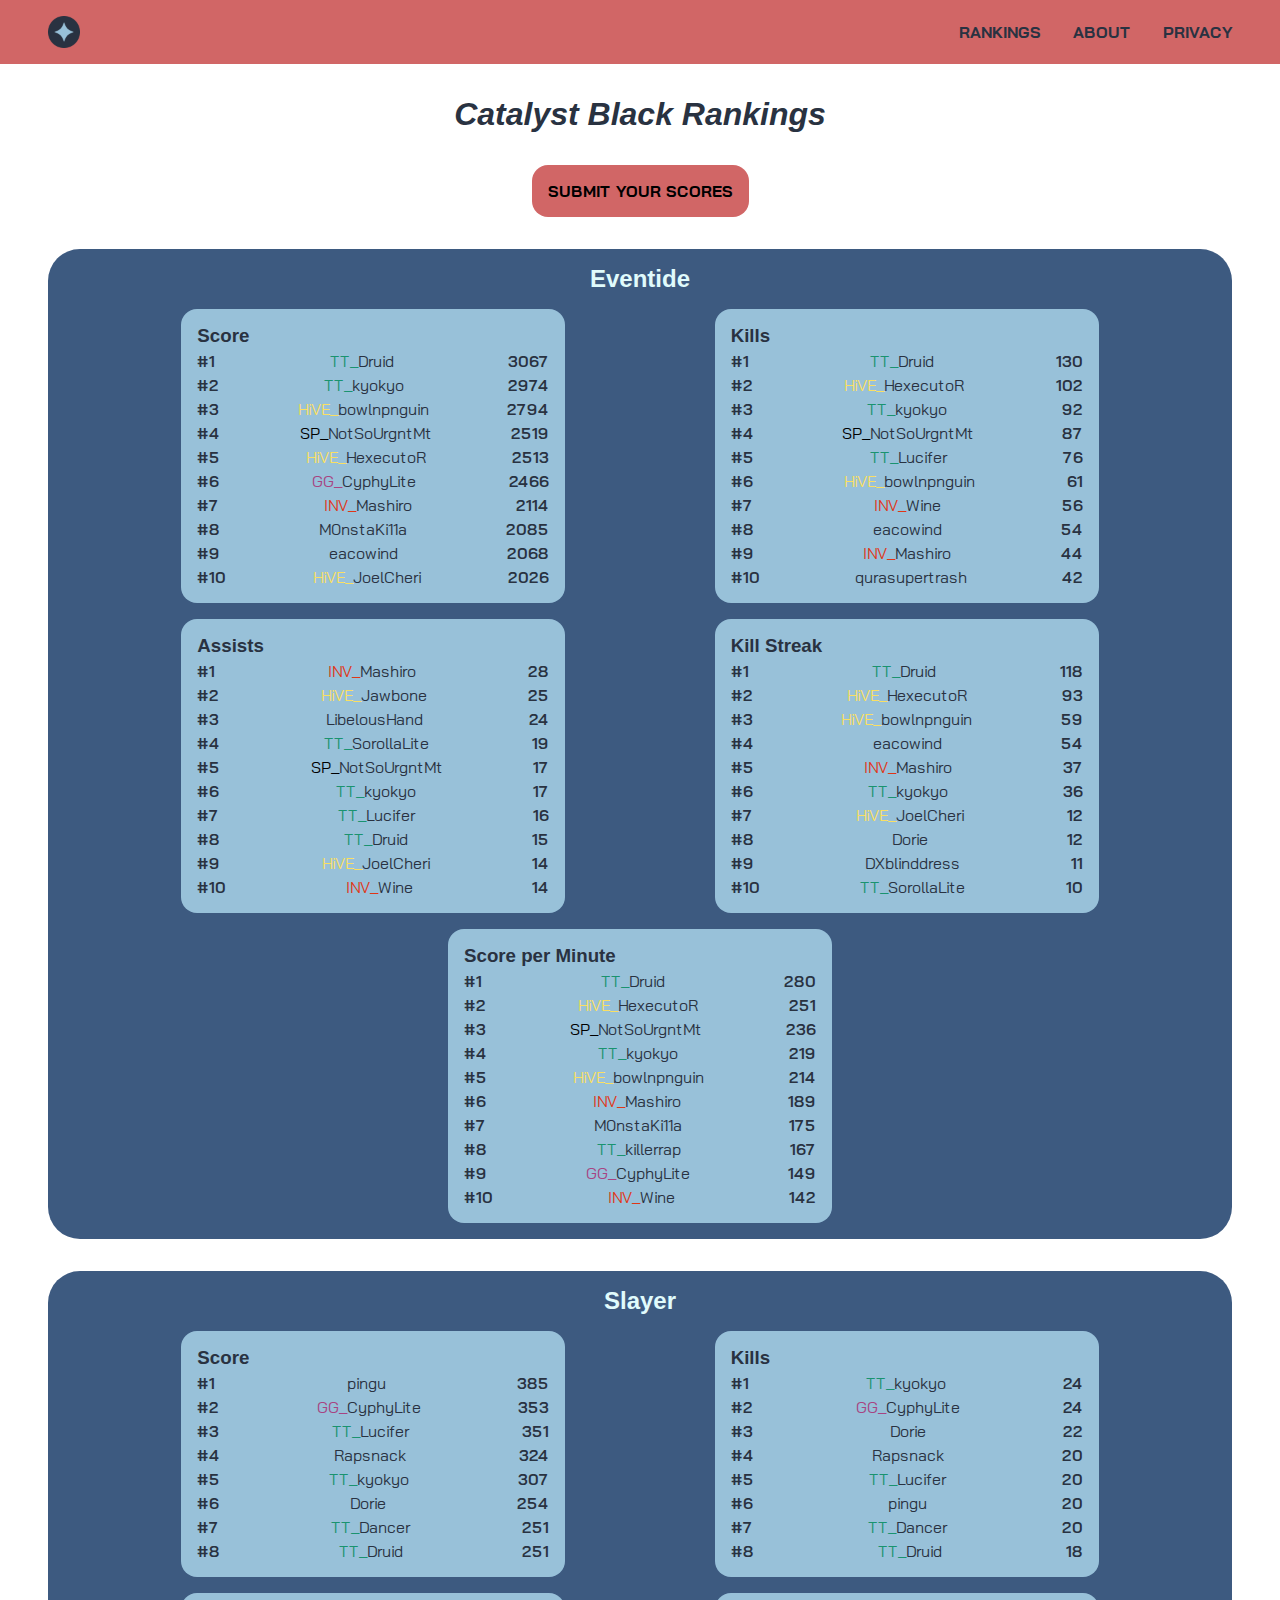
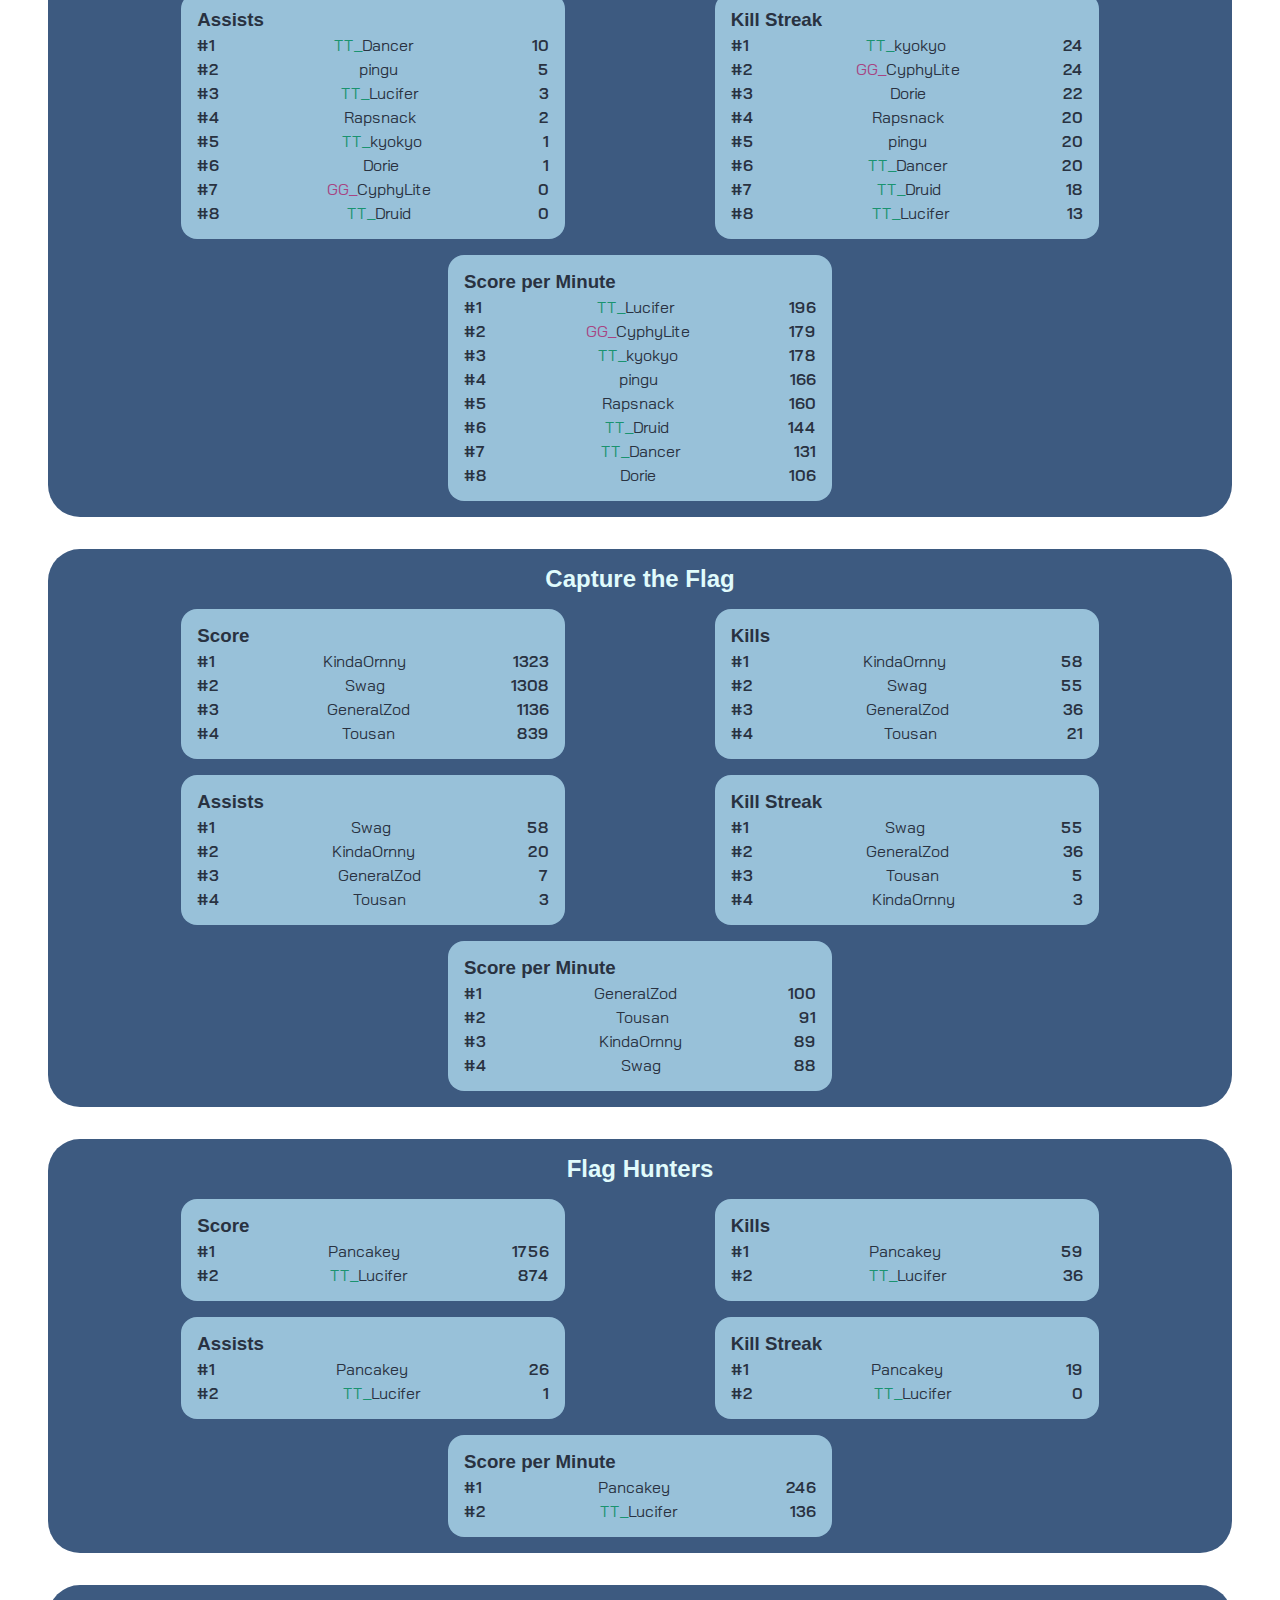
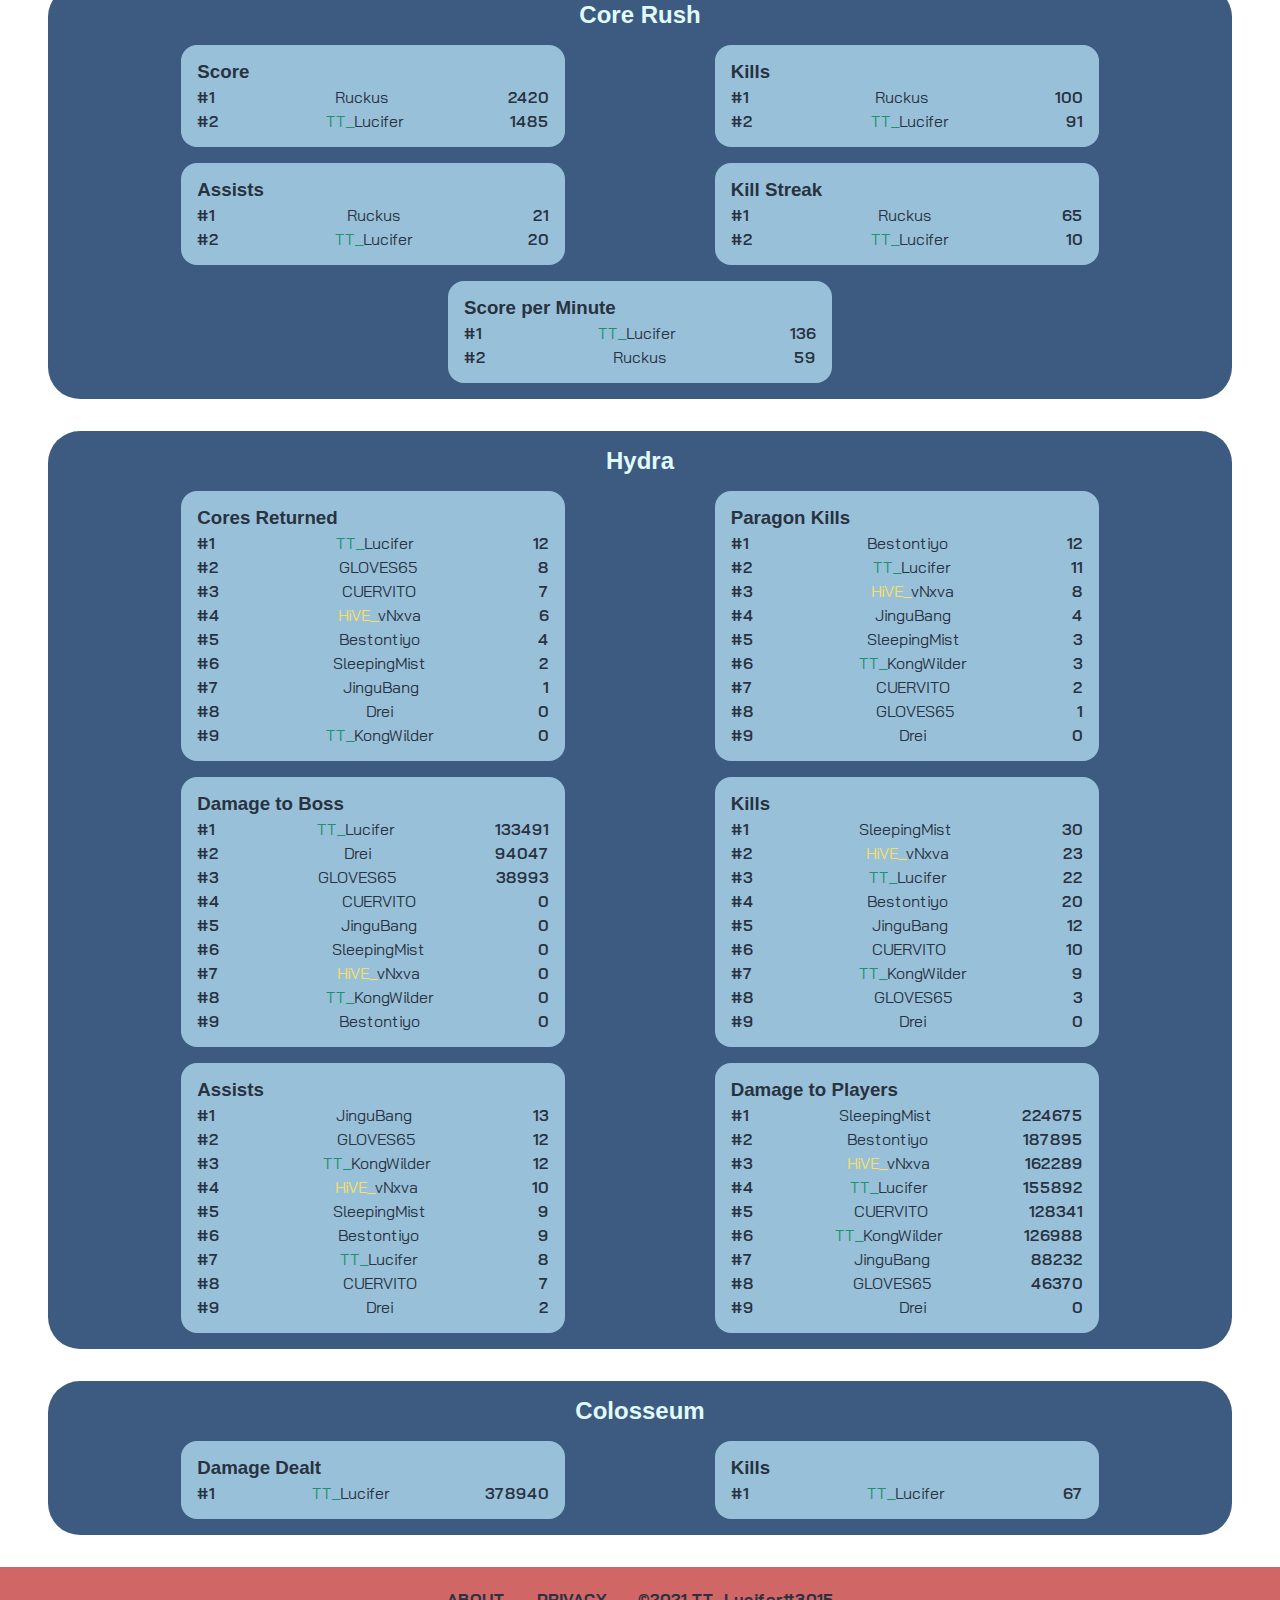
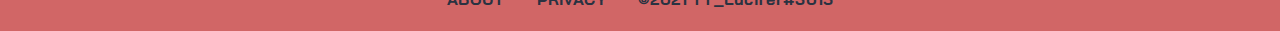
==== index.html @ e0d87625 "compatibility" ====
<!DOCTYPE html>
<html lang='en'>

<head>
    <meta charset='UTF-8'>
    <meta http-equiv='X-UA-Compatible' content='IE=edge'>
    <meta name='viewport' content='width=device-width, initial-scale=1.0'>
    <meta name='description'
        content='View unofficial rankings for every aspect of every Catalyst Black game mode. Designed to promote friendly competition.'>
    <meta http-equiv='Cache-Control' content='no-cache, no-store, must-revalidate' />
    <meta http-equiv='Pragma' content='no-cache' />
    <meta http-equiv='Expires' content='0' />
    <title>Catalyst Black Rankings</title>
    <link rel='canonical' href='https://catalystblack.github.io/' />
    <link rel='icon' type='image/png' href='img/favicon-32x32.png' sizes='32x32'>
    <link rel='preconnect' href='https://fonts.googleapis.com'>
    <link rel='preconnect' href='https://fonts.gstatic.com' crossorigin>
    <link rel='stylesheet' href='https://fonts.googleapis.com/css2?family=Bai+Jamjuree:wght@400;600;700&display=swap'>
    <link rel='stylesheet' href='css/style.css' class='css'>
    <script src='js/rankings.js' defer></script>
    <script async src='https://www.googletagmanager.com/gtag/js?id=G-4YJMQ5MS8R' defer></script>
    <script async src='https://pagead2.googlesyndication.com/pagead/js/adsbygoogle.js?client=ca-pub-4435877470868175'
        crossorigin='anonymous' defer></script>
</head>

<body>
    <header>
        <nav><a href='index.html'><img class='logo' src='img/logo-192x192.png' alt='website logo'></a>
            <ul class='navigation-list'>
                <li class='navigation-link'><a href='index.html'>RANKINGS</a></li>
                <li class='navigation-link'><a href='about.html'>ABOUT</a></li>
                <li class='navigation-link'><a href='privacy.html'>PRIVACY</a></li>
            </ul>
        </nav>
    </header>
    <main id='target'>
        <h1>Catalyst Black Rankings</h1>
        <div class='discord-link-button'><a class='discord-link' href='https://discord.gg/xXekJ3vGQG'
                target='_blank'>SUBMIT YOUR SCORES</a></div>
    </main>
    <footer>
        <ul class='navigation-list'>
            <li class='navigation-link'><a href='about.html'>ABOUT</a></li>
            <li class='navigation-link'><a href='privacy.html'>PRIVACY</a></li>
            <li class='navigation-link'>
                <p>&copy2021 TT_Lucifer#3015</p>
            </li>
        </ul>
    </footer>
</body>

</html>
---- css/style.css ----
:root{--bdazzled-blue:#3D5A80;--dark-sky-blue:#98C1D9;--light-cyan:#E0FBFC;--fuzzy-wuzzy:#D16666;--gunmetal:#293241}*{-webkit-box-sizing:border-box;box-sizing:border-box;font-family:sans-serif;-webkit-user-select:none;-moz-user-select:none;-ms-user-select:none;user-select:none;margin:0;padding:0;min-width:0}nav{display:-webkit-box;display:-ms-flexbox;display:flex;-webkit-box-pack:justify;-ms-flex-pack:justify;justify-content:space-between;background:var(--fuzzy-wuzzy);-webkit-box-align:center;-ms-flex-align:center;align-items:center;padding:16px 32px}a,p{text-decoration:none;color:inherit;font-family:inherit}.logo{display:block;height:32px;width:32px;margin:0 16px}.navigation-list{display:-webkit-box;display:-ms-flexbox;display:flex}.navigation-link{list-style-type:none;font-size:16px;font-weight:700;color:var(--gunmetal);font-family:Bai Jamjuree}.navigation-link a{display:-webkit-box;display:-ms-flexbox;display:flex;-webkit-box-align:center;-ms-flex-align:center;align-items:center;height:32px;padding:0 16px}.navigation-link p{line-height:32px;padding:0 16px}main{min-height:calc(100vh - 160px);padding:0 48px;margin-top:96px}h1{text-align:center;font-style:italic;color:var(--gunmetal);margin:32px 0}.discord-link-button,.privacy-link-button{margin:auto;text-align:center;margin:48px 0}.discord-link,.privacy-link{font-family:Bai Jamjuree;font-weight:700;background:var(--fuzzy-wuzzy);padding:16px;border-radius:16px}.discord-link:hover,.privacy-link:hover{background:var(--dark-sky-blue)}.spacer{height:0;margin-bottom:-32px}footer{display:-webkit-box;display:-ms-flexbox;display:flex;background:var(--fuzzy-wuzzy);-webkit-box-pack:center;-ms-flex-pack:center;justify-content:center;-webkit-box-align:center;-ms-flex-align:center;align-items:center;min-height:64px;padding:16px}.gamemode-section{margin-bottom:32px;border-radius:32px;background:var(--bdazzled-blue);padding:16px;scroll-margin-top:80px}.gamemode-title{color:var(--light-cyan);text-align:center}.gamemode-flexbox{display:-webkit-box;display:-ms-flexbox;display:flex;-ms-flex-wrap:wrap;flex-wrap:wrap;-webkit-box-pack:space-evenly;-ms-flex-pack:space-evenly;justify-content:space-evenly;margin:0 -16px}.statistic-section{background:var(--dark-sky-blue);border-radius:16px;color:var(--gunmetal);width:384px;margin:16px 16px 0;padding:16px;scroll-margin-top:80px}.statistic-title{color:var(--gunmetal)}.stat-flexbox{max-height:240px;overflow:hidden scroll;scrollbar-width:none}.stat-flexbox::-webkit-scrollbar{display:none}.rank-element{list-style-type:none;display:-webkit-box;display:-ms-flexbox;display:flex;height:24px;-webkit-box-align:end;-ms-flex-align:end;align-items:flex-end;-webkit-box-pack:justify;-ms-flex-pack:justify;justify-content:space-between;font-family:Bai Jamjuree}.rank-number,.rank-value,.rank-element:hover .rank-name{font-weight:600;-ms-flex-negative:0;flex-shrink:0}span{font-family:Bai Jamjuree}.rank-name{overflow:hidden;-o-text-overflow:ellipsis;text-overflow:ellipsis;padding:0 16px}.default{font-size:24px;text-align:center;margin:0 auto 32px auto;padding:0 16px;width:min(max(378px,50%),100%)}.default a{color:var(--fuzzy-wuzzy)}.default a:hover{color:var(--dark-sky-blue)}@media only screen and (min-width:768px){nav{position:fixed;top:0;width:100%}}@media only screen and (max-width:767px){nav{-webkit-box-orient:vertical;-webkit-box-direction:normal;-ms-flex-direction:column;flex-direction:column}.navigation-list{-webkit-box-orient:vertical;-webkit-box-direction:normal;-ms-flex-direction:column;flex-direction:column;-webkit-box-align:center;-ms-flex-align:center;align-items:center}.navigation-list p{line-height:normal}nav .navigation-link a{-webkit-box-align:end;-ms-flex-align:end;align-items:flex-end}footer .navigation-link a{-webkit-box-align:start;-ms-flex-align:start;align-items:flex-start}main{min-height:calc(100vh - 300px);margin:0;padding:0 16px}h1{margin:24px 0}.discord-link-button{margin:40px 0 32px 0}.privacy-link-button{margin:32px 0}.spacer{margin-bottom:-16px}.gamemode-section{margin-bottom:16px;scroll-margin-top:16px}.statistic-section{scroll-margin-top:16px}.default{margin-bottom:16px}}
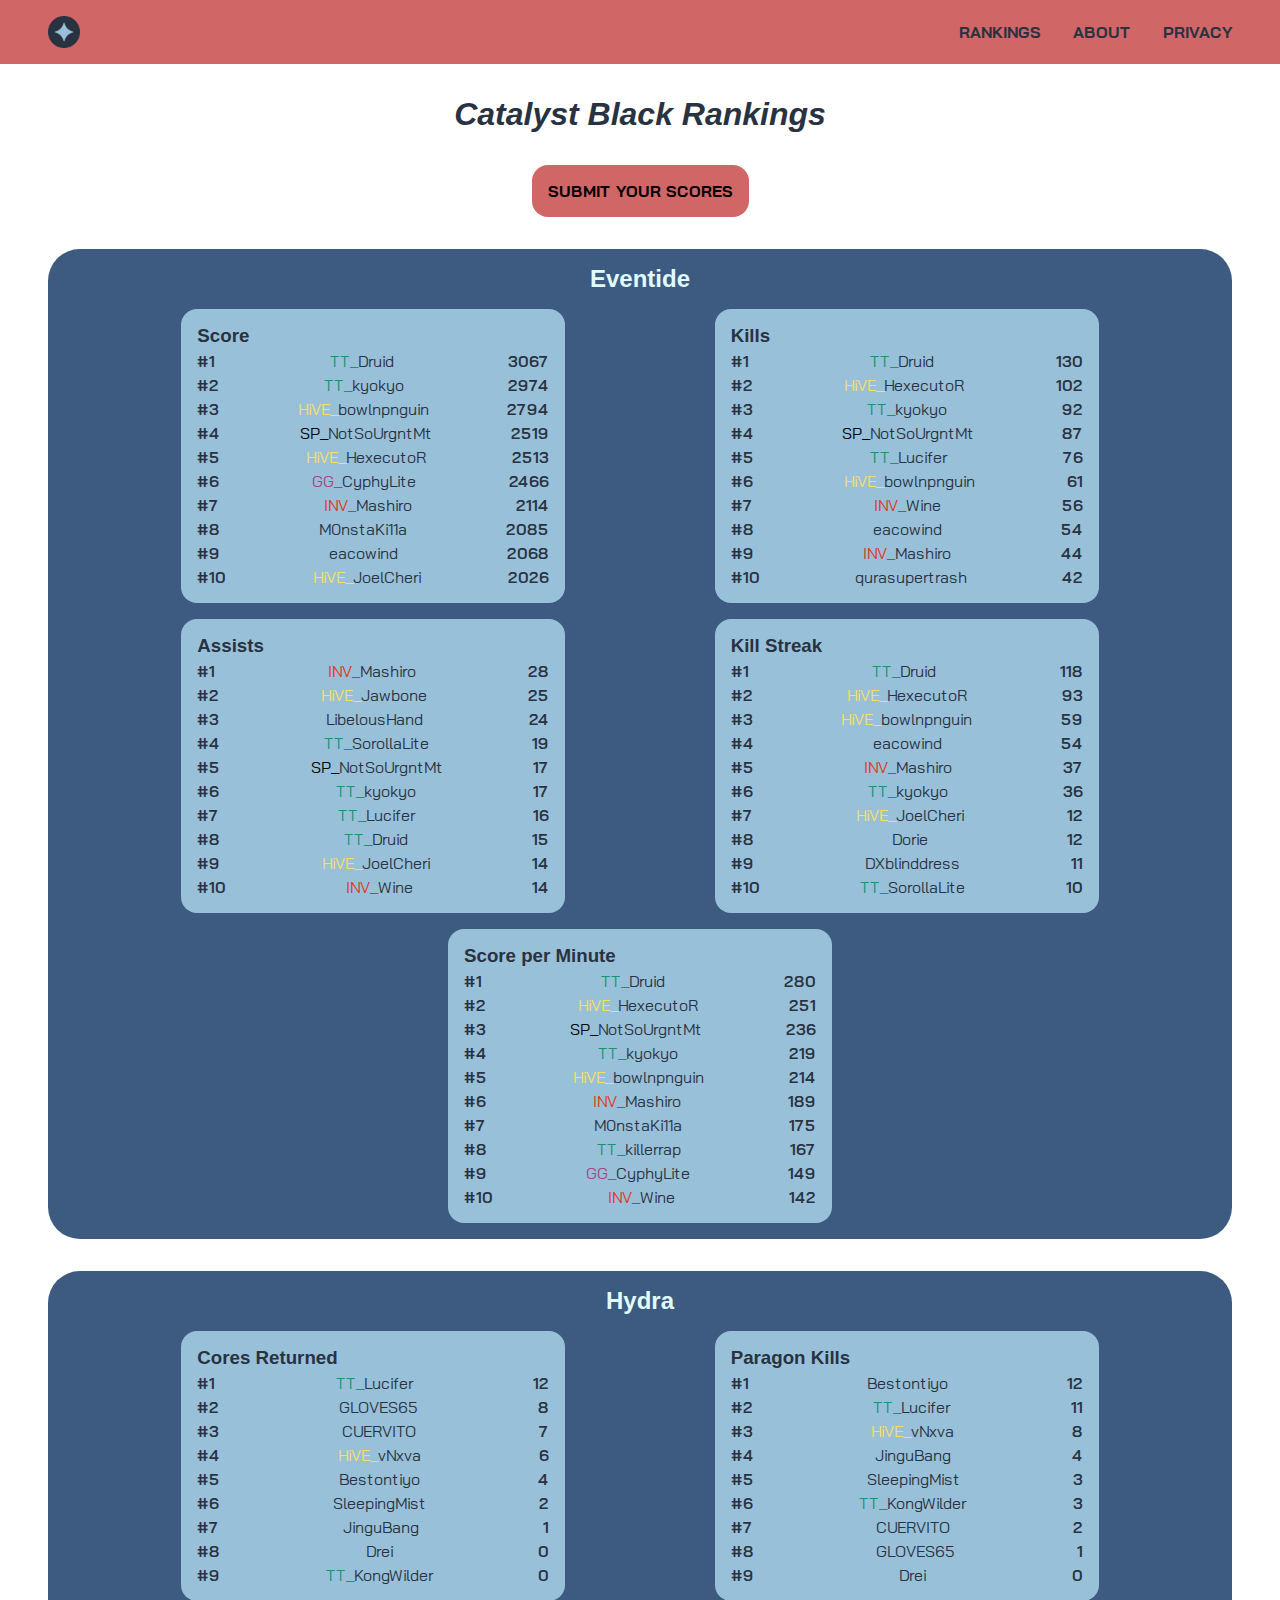
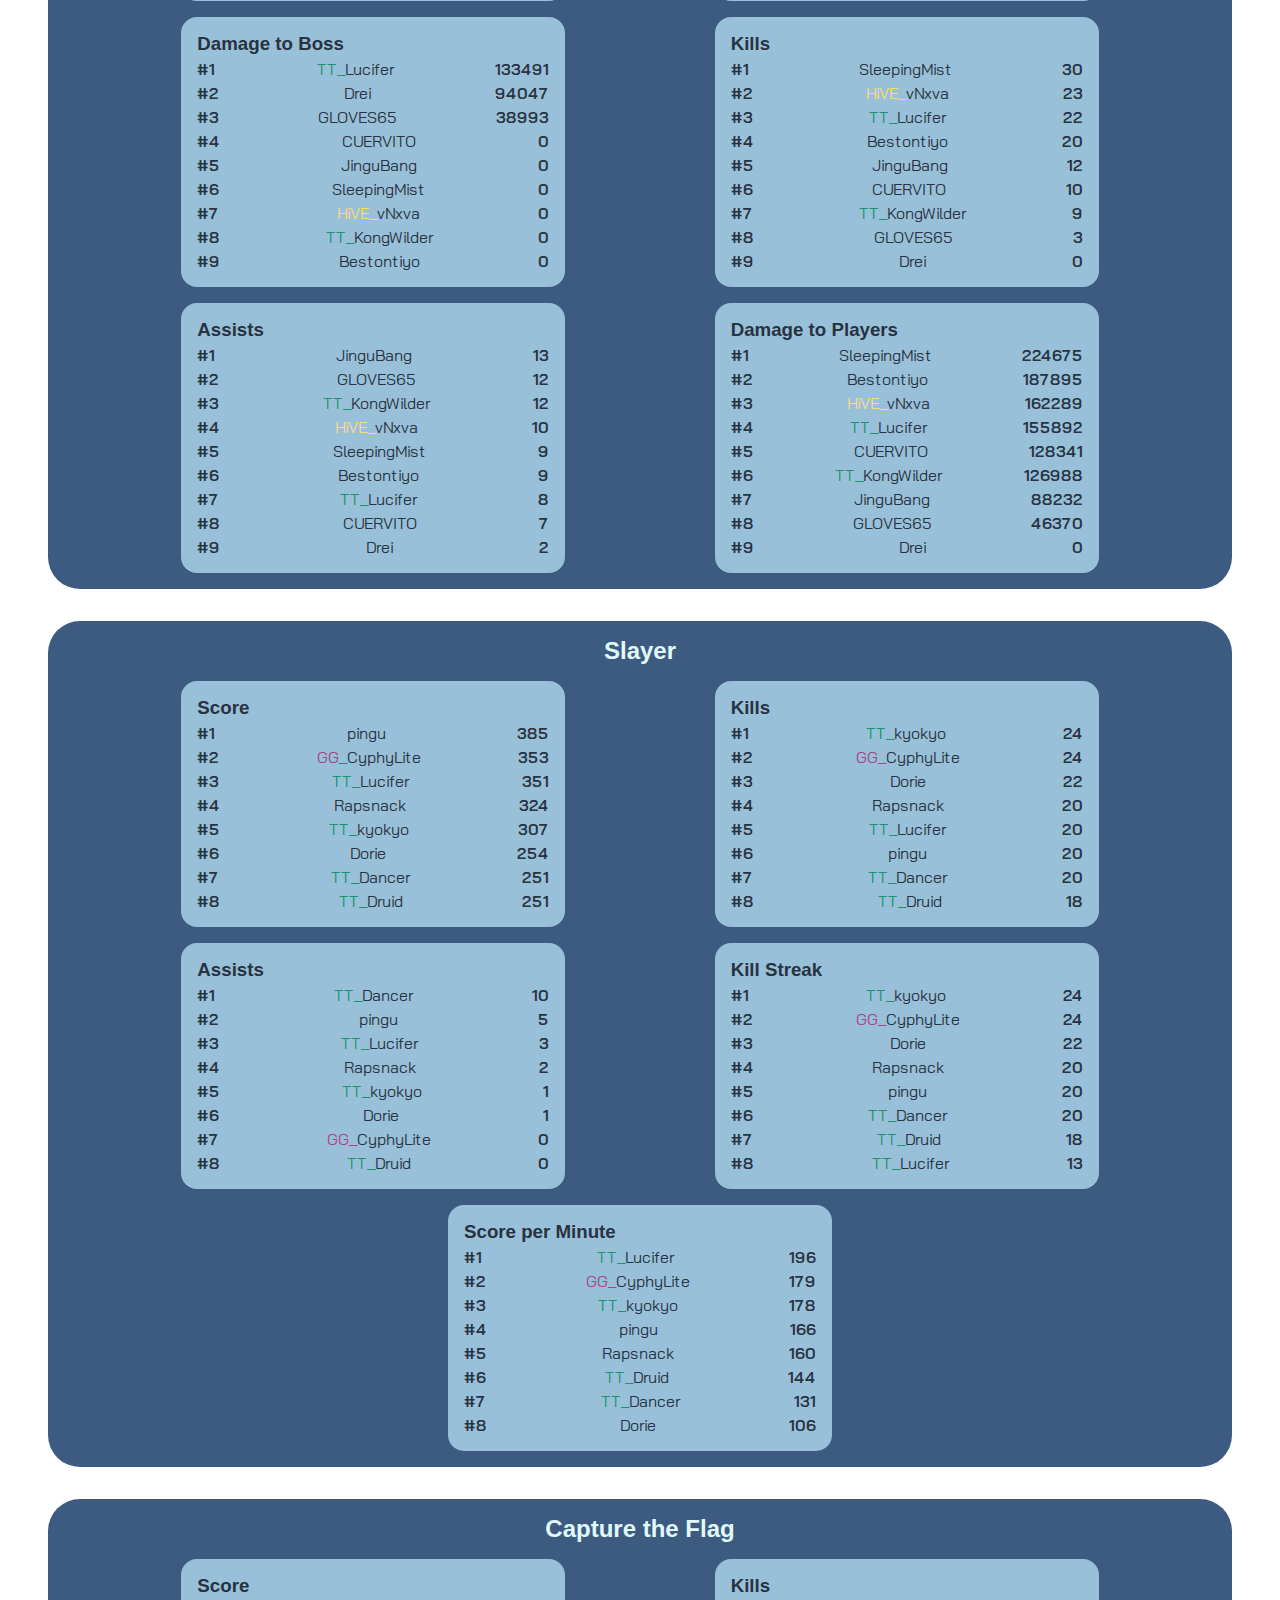
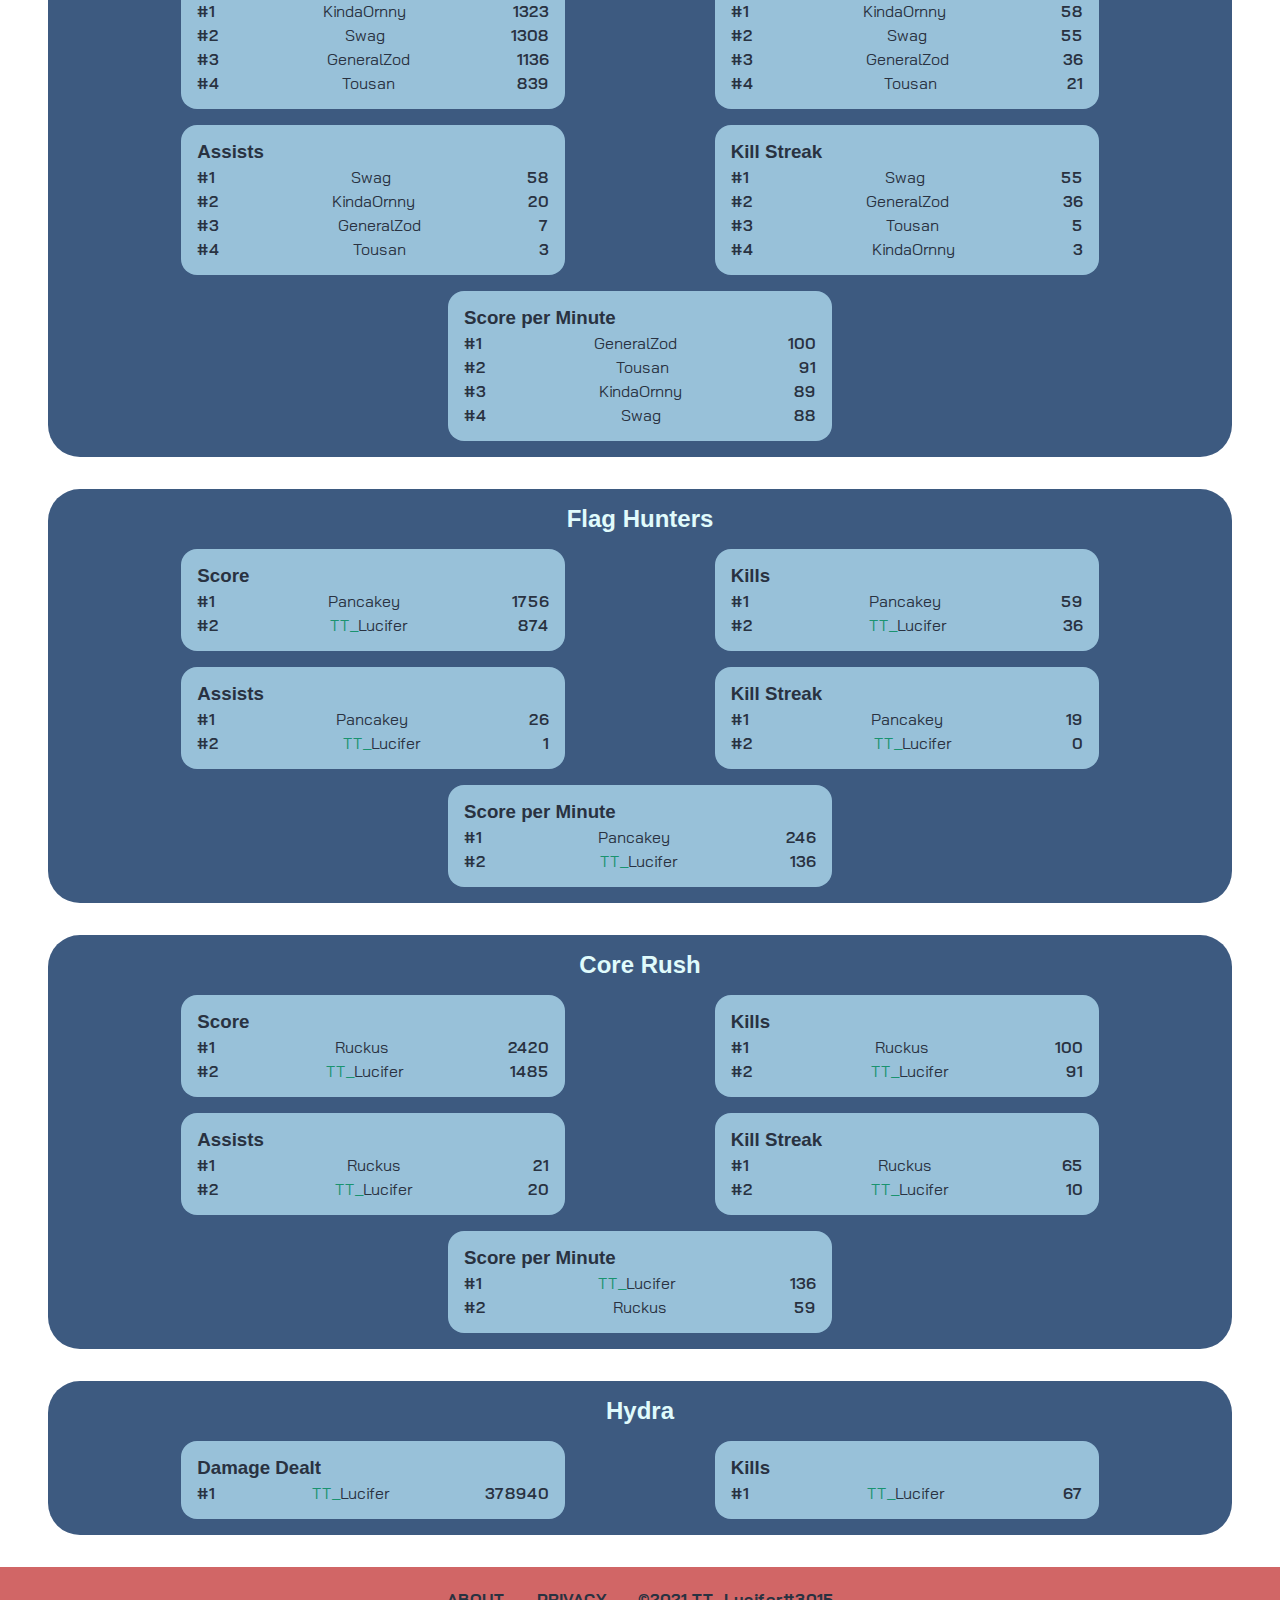
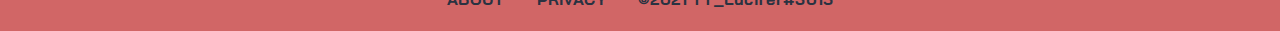
==== commit e64cbda5: "compression" ====
--- a/index.html
+++ b/index.html
@@ -1,52 +1 @@
-<!DOCTYPE html>
-<html lang='en'>
-
-<head>
-    <meta charset='UTF-8'>
-    <meta http-equiv='X-UA-Compatible' content='IE=edge'>
-    <meta name='viewport' content='width=device-width, initial-scale=1.0'>
-    <meta name='description'
-        content='View unofficial rankings for every aspect of every Catalyst Black game mode. Designed to promote friendly competition.'>
-    <meta http-equiv='Cache-Control' content='no-cache, no-store, must-revalidate' />
-    <meta http-equiv='Pragma' content='no-cache' />
-    <meta http-equiv='Expires' content='0' />
-    <title>Catalyst Black Rankings</title>
-    <link rel='canonical' href='https://catalystblack.github.io/' />
-    <link rel='icon' type='image/png' href='img/favicon-32x32.png' sizes='32x32'>
-    <link rel='preconnect' href='https://fonts.googleapis.com'>
-    <link rel='preconnect' href='https://fonts.gstatic.com' crossorigin>
-    <link rel='stylesheet' href='https://fonts.googleapis.com/css2?family=Bai+Jamjuree:wght@400;600;700&display=swap'>
-    <link rel='stylesheet' href='css/style.css' class='css'>
-    <script src='js/rankings.js' defer></script>
-    <script async src='https://www.googletagmanager.com/gtag/js?id=G-4YJMQ5MS8R' defer></script>
-    <script async src='https://pagead2.googlesyndication.com/pagead/js/adsbygoogle.js?client=ca-pub-4435877470868175'
-        crossorigin='anonymous' defer></script>
-</head>
-
-<body>
-    <header>
-        <nav><a href='index.html'><img class='logo' src='img/logo-192x192.png' alt='website logo'></a>
-            <ul class='navigation-list'>
-                <li class='navigation-link'><a href='index.html'>RANKINGS</a></li>
-                <li class='navigation-link'><a href='about.html'>ABOUT</a></li>
-                <li class='navigation-link'><a href='privacy.html'>PRIVACY</a></li>
-            </ul>
-        </nav>
-    </header>
-    <main id='target'>
-        <h1>Catalyst Black Rankings</h1>
-        <div class='discord-link-button'><a class='discord-link' href='https://discord.gg/xXekJ3vGQG'
-                target='_blank'>SUBMIT YOUR SCORES</a></div>
-    </main>
-    <footer>
-        <ul class='navigation-list'>
-            <li class='navigation-link'><a href='about.html'>ABOUT</a></li>
-            <li class='navigation-link'><a href='privacy.html'>PRIVACY</a></li>
-            <li class='navigation-link'>
-                <p>&copy2021 TT_Lucifer#3015</p>
-            </li>
-        </ul>
-    </footer>
-</body>
-
-</html>+<!DOCTYPE html><html lang='en'><head><meta charset='UTF-8'><meta http-equiv='X-UA-Compatible' content='IE=edge'><meta name='viewport' content='width=device-width, initial-scale=1.0'><meta name='description' content='View unofficial rankings for every aspect of every Catalyst Black game mode. Designed to promote friendly competition.'><meta http-equiv='Cache-Control' content='no-cache, no-store, must-revalidate' /><meta http-equiv='Pragma' content='no-cache' /><meta http-equiv='Expires' content='0' /><title>Catalyst Black Rankings</title><link rel='canonical' href='https://catalystblack.github.io/' /><link rel='icon' type='image/png' href='img/favicon-32x32.png' sizes='32x32'><link rel='preconnect' href='https://fonts.googleapis.com'><link rel='preconnect' href='https://fonts.gstatic.com' crossorigin><link rel='stylesheet' href='https://fonts.googleapis.com/css2?family=Bai+Jamjuree:wght@400;600;700&display=swap'><link rel='stylesheet' href='css/style.css' class='css'><script src='js/rankings.js' defer></script><script async src='https://www.googletagmanager.com/gtag/js?id=G-4YJMQ5MS8R' defer></script><script async src='https://pagead2.googlesyndication.com/pagead/js/adsbygoogle.js?client=ca-pub-4435877470868175' crossorigin='anonymous' defer></script></head><body><header><nav><a href='index.html'><img class='logo' src='img/logo-192x192.png' alt='website logo'></a><ul class='navigation-list'><li class='navigation-link'><a href='index.html'>RANKINGS</a></li><li class='navigation-link'><a href='about.html'>ABOUT</a></li><li class='navigation-link'><a href='privacy.html'>PRIVACY</a></li></ul></nav></header><main id='target'><h1>Catalyst Black Rankings</h1><div class='discord-link-button'><a class='discord-link' href='https://discord.gg/xXekJ3vGQG' target='_blank'>SUBMIT YOUR SCORES</a></div></main><footer><ul class='navigation-list'><li class='navigation-link'><a href='about.html'>ABOUT</a></li><li class='navigation-link'><a href='privacy.html'>PRIVACY</a></li><li class='navigation-link'><p>&copy2021 TT_Lucifer#3015</p></li></ul></footer></body></html>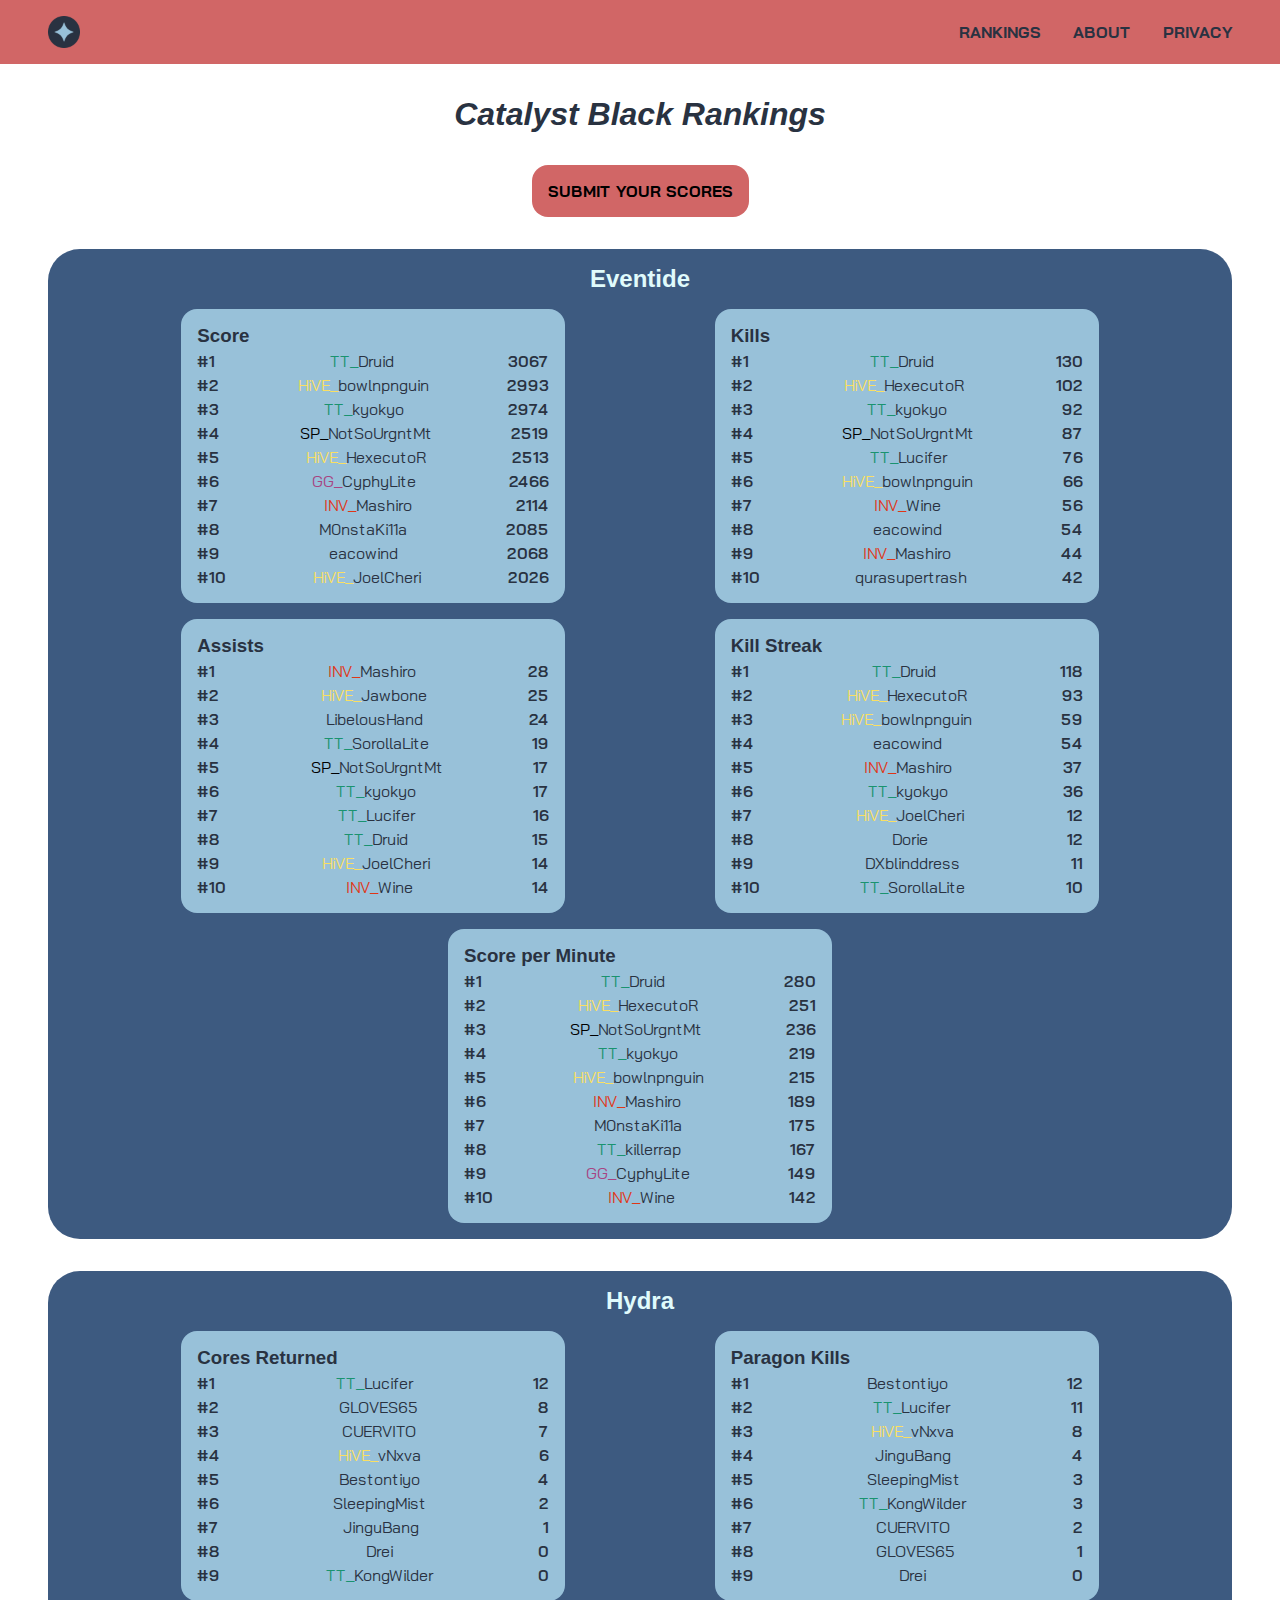
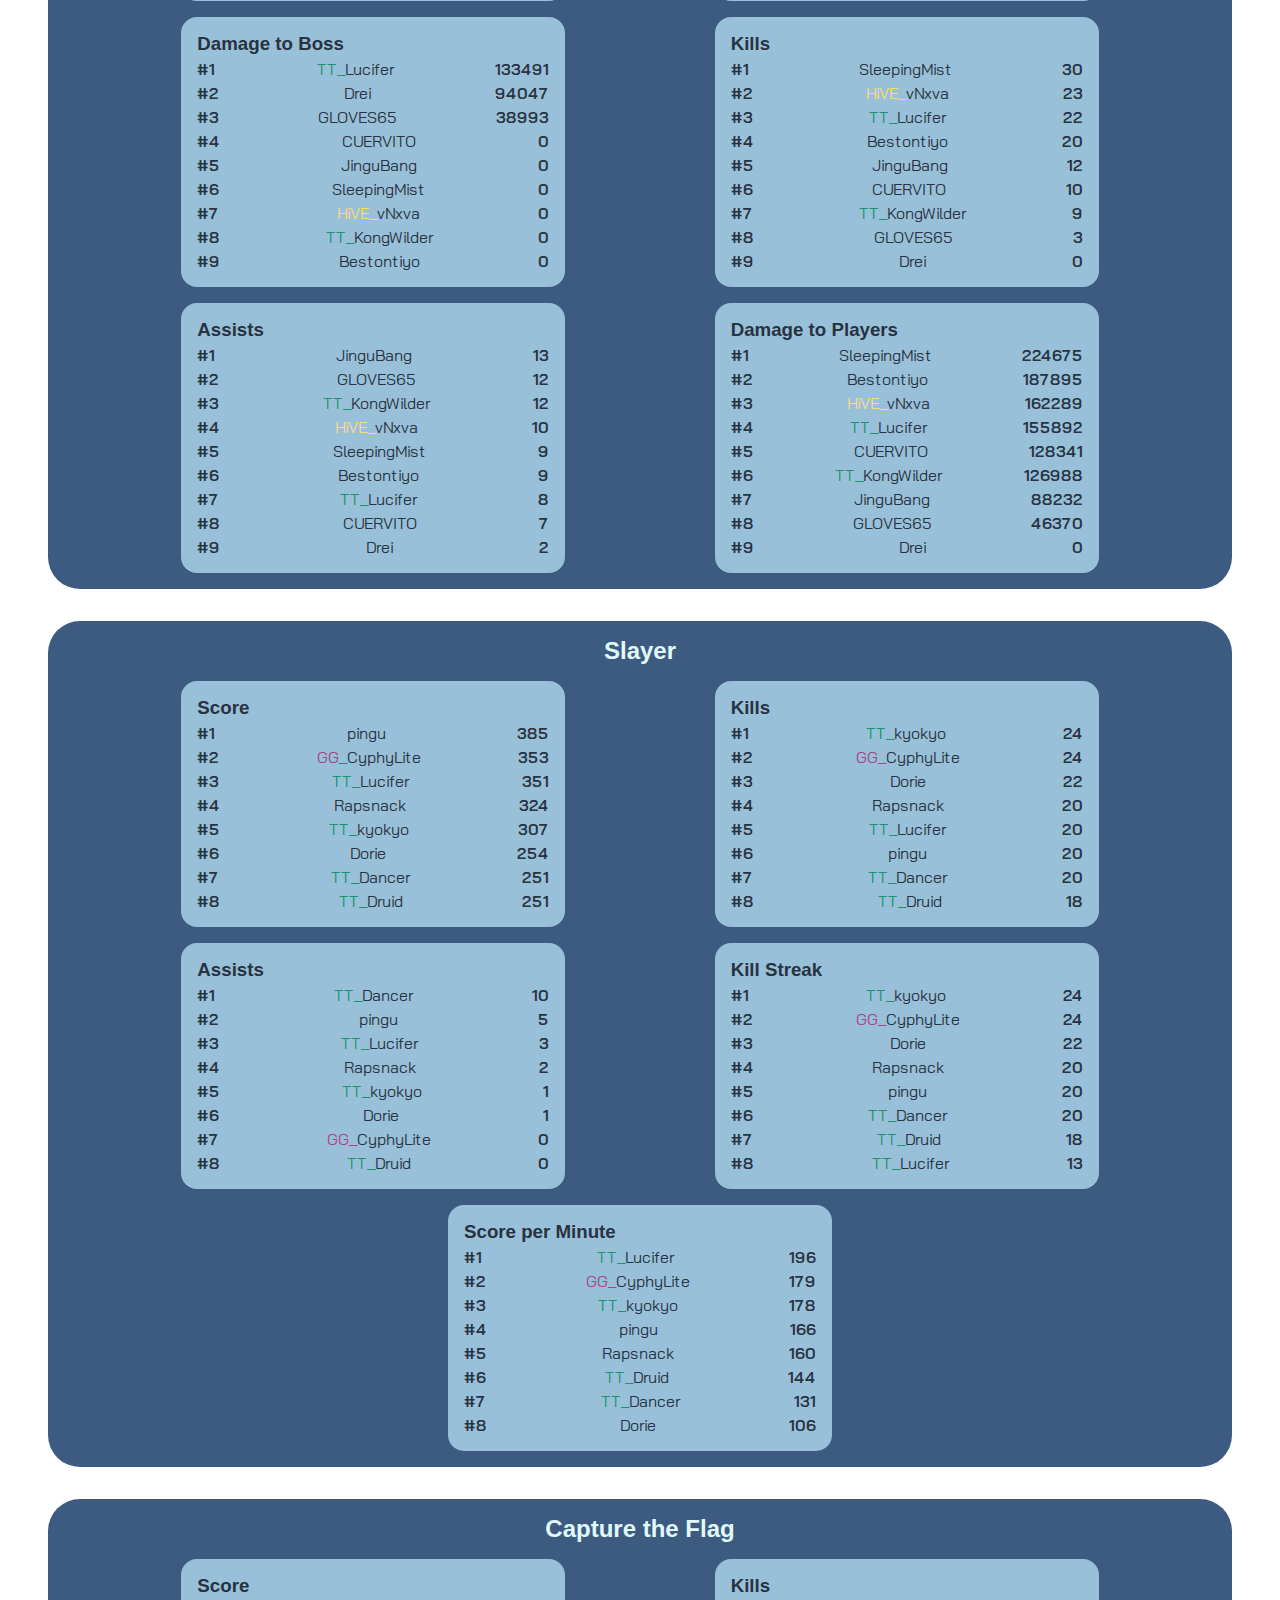
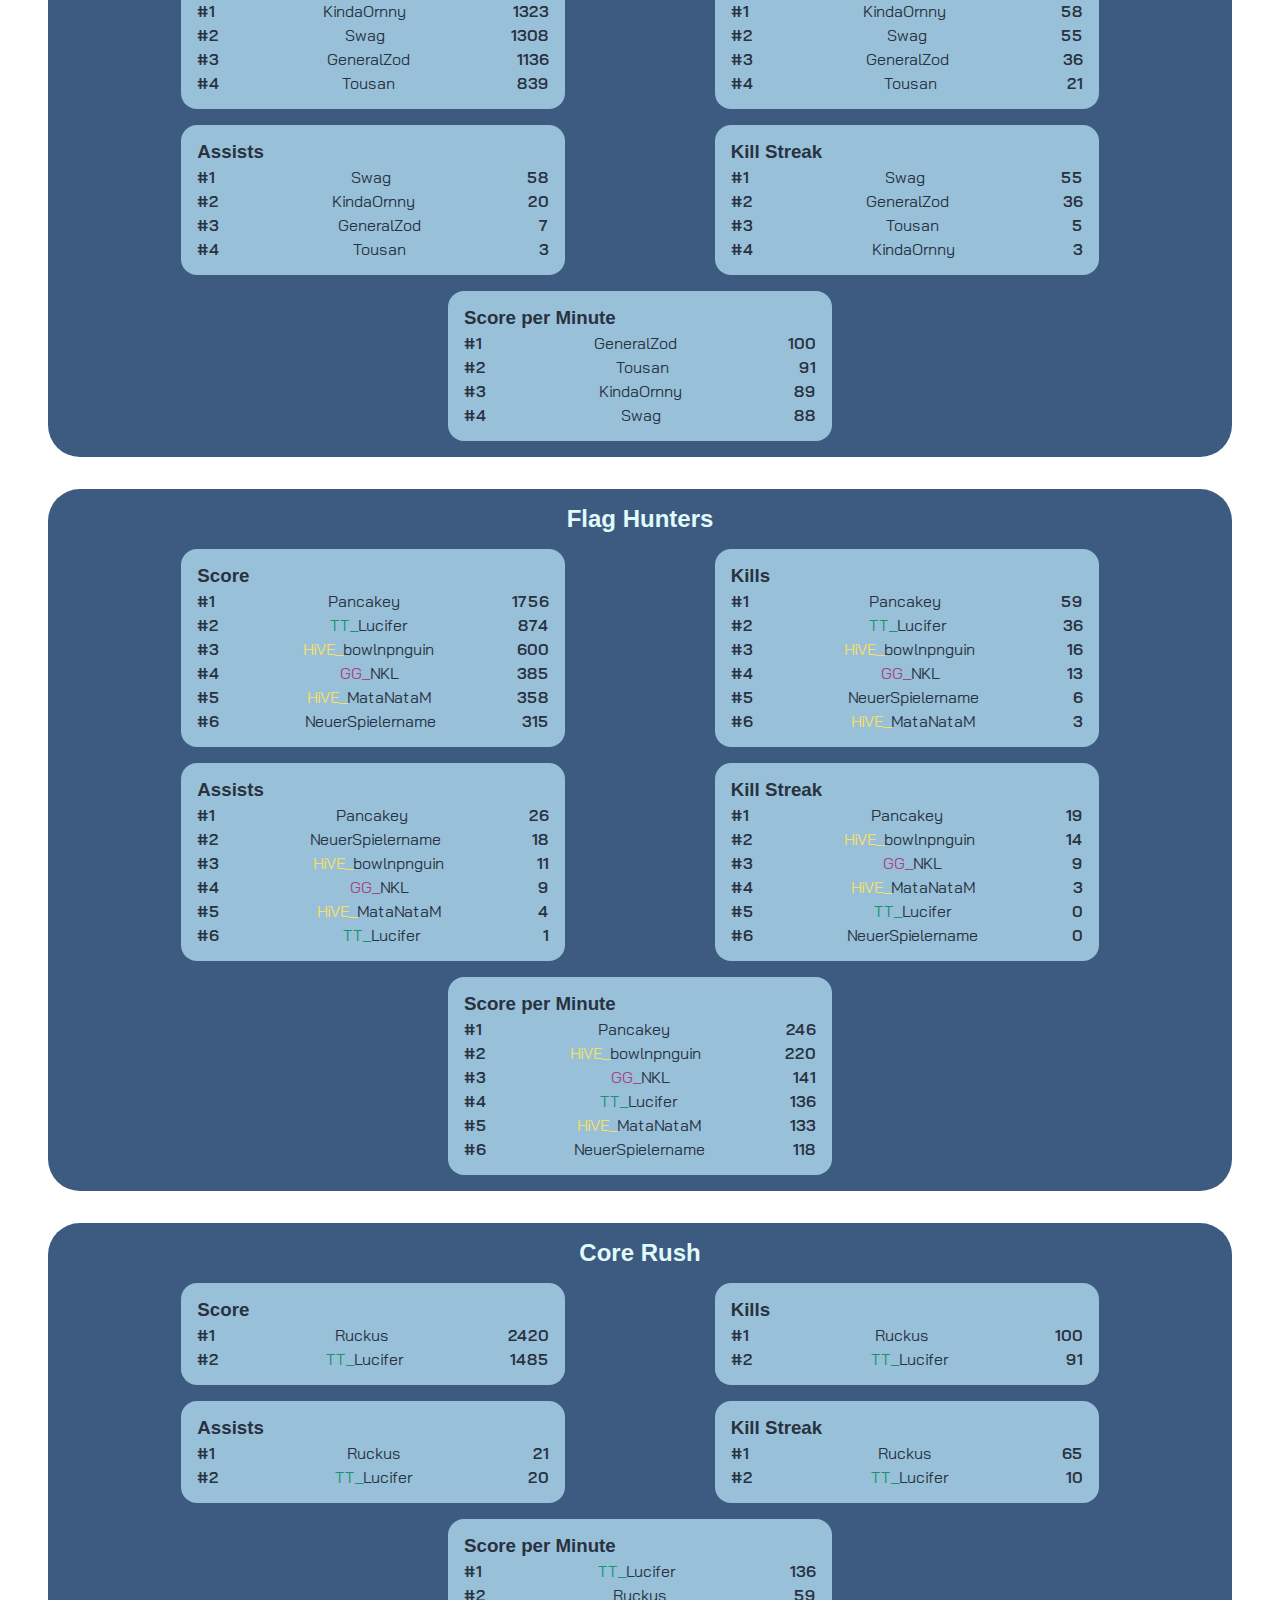
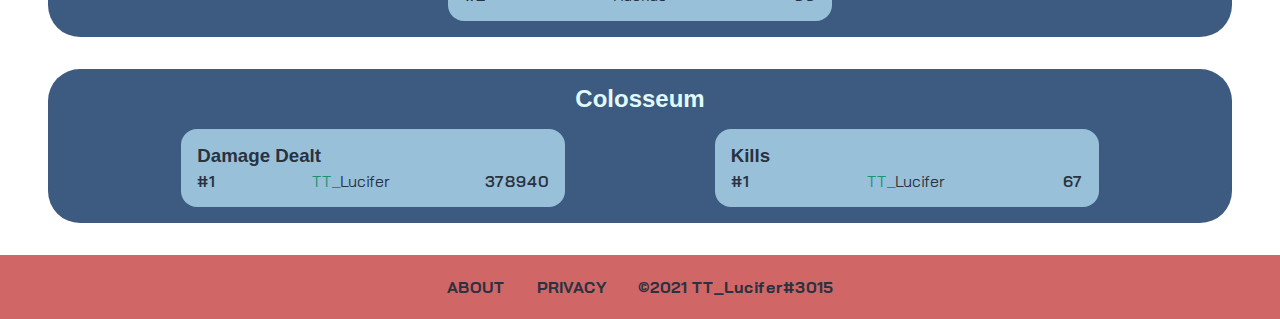
==== commit 9ab4e8aa: "data upload" ====
--- a/index.html
+++ b/index.html
@@ -1 +1 @@
-<!DOCTYPE html><html lang='en'><head><meta charset='UTF-8'><meta http-equiv='X-UA-Compatible' content='IE=edge'><meta name='viewport' content='width=device-width, initial-scale=1.0'><meta name='description' content='View unofficial rankings for every aspect of every Catalyst Black game mode. Designed to promote friendly competition.'><meta http-equiv='Cache-Control' content='no-cache, no-store, must-revalidate' /><meta http-equiv='Pragma' content='no-cache' /><meta http-equiv='Expires' content='0' /><title>Catalyst Black Rankings</title><link rel='canonical' href='https://catalystblack.github.io/' /><link rel='icon' type='image/png' href='img/favicon-32x32.png' sizes='32x32'><link rel='preconnect' href='https://fonts.googleapis.com'><link rel='preconnect' href='https://fonts.gstatic.com' crossorigin><link rel='stylesheet' href='https://fonts.googleapis.com/css2?family=Bai+Jamjuree:wght@400;600;700&display=swap'><link rel='stylesheet' href='css/style.css' class='css'><script src='js/rankings.js' defer></script><script async src='https://www.googletagmanager.com/gtag/js?id=G-4YJMQ5MS8R' defer></script><script async src='https://pagead2.googlesyndication.com/pagead/js/adsbygoogle.js?client=ca-pub-4435877470868175' crossorigin='anonymous' defer></script></head><body><header><nav><a href='index.html'><img class='logo' src='img/logo-192x192.png' alt='website logo'></a><ul class='navigation-list'><li class='navigation-link'><a href='index.html'>RANKINGS</a></li><li class='navigation-link'><a href='about.html'>ABOUT</a></li><li class='navigation-link'><a href='privacy.html'>PRIVACY</a></li></ul></nav></header><main id='target'><h1>Catalyst Black Rankings</h1><div class='discord-link-button'><a class='discord-link' href='https://discord.gg/xXekJ3vGQG' target='_blank'>SUBMIT YOUR SCORES</a></div></main><footer><ul class='navigation-list'><li class='navigation-link'><a href='about.html'>ABOUT</a></li><li class='navigation-link'><a href='privacy.html'>PRIVACY</a></li><li class='navigation-link'><p>&copy2021 TT_Lucifer#3015</p></li></ul></footer></body></html>+<!DOCTYPE html><html lang='en'><head><meta charset='UTF-8'><meta http-equiv='X-UA-Compatible' content='IE=edge'><meta name='viewport' content='width=device-width, initial-scale=1.0'><meta name='description' content='View unofficial rankings for every aspect of every Catalyst Black game mode. Designed to promote friendly competition.'><meta http-equiv='Cache-Control' content='no-cache, no-store, must-revalidate' /><meta http-equiv='Pragma' content='no-cache' /><meta http-equiv='Expires' content='0' /><title>Catalyst Black Rankings</title><link rel='canonical' href='https://catalystblack.github.io/' /><link rel='icon' type='image/png' href='img/favicon-32x32.png' sizes='32x32'><link rel='preconnect' href='https://fonts.googleapis.com'><link rel='preconnect' href='https://fonts.gstatic.com' crossorigin><link rel='stylesheet' href='https://fonts.googleapis.com/css2?family=Bai+Jamjuree:wght@400;600;700&display=swap'><link rel='stylesheet' href='css/style.css' class='css'><script src='js/rankings.js' defer></script><script async src='https://www.googletagmanager.com/gtag/js?id=G-4YJMQ5MS8R' defer></script></head><body><header><nav><a href='index.html'><img class='logo' src='img/logo-192x192.png' alt='website logo'></a><ul class='navigation-list'><li class='navigation-link'><a href='index.html'>RANKINGS</a></li><li class='navigation-link'><a href='about.html'>ABOUT</a></li><li class='navigation-link'><a href='privacy.html'>PRIVACY</a></li></ul></nav></header><main id='target'><h1>Catalyst Black Rankings</h1><div class='discord-link-button'><a class='discord-link' href='https://discord.gg/xXekJ3vGQG' target='_blank'>SUBMIT YOUR SCORES</a></div></main><footer><ul class='navigation-list'><li class='navigation-link'><a href='about.html'>ABOUT</a></li><li class='navigation-link'><a href='privacy.html'>PRIVACY</a></li><li class='navigation-link'><p>&copy2021 TT_Lucifer#3015</p></li></ul></footer></body></html>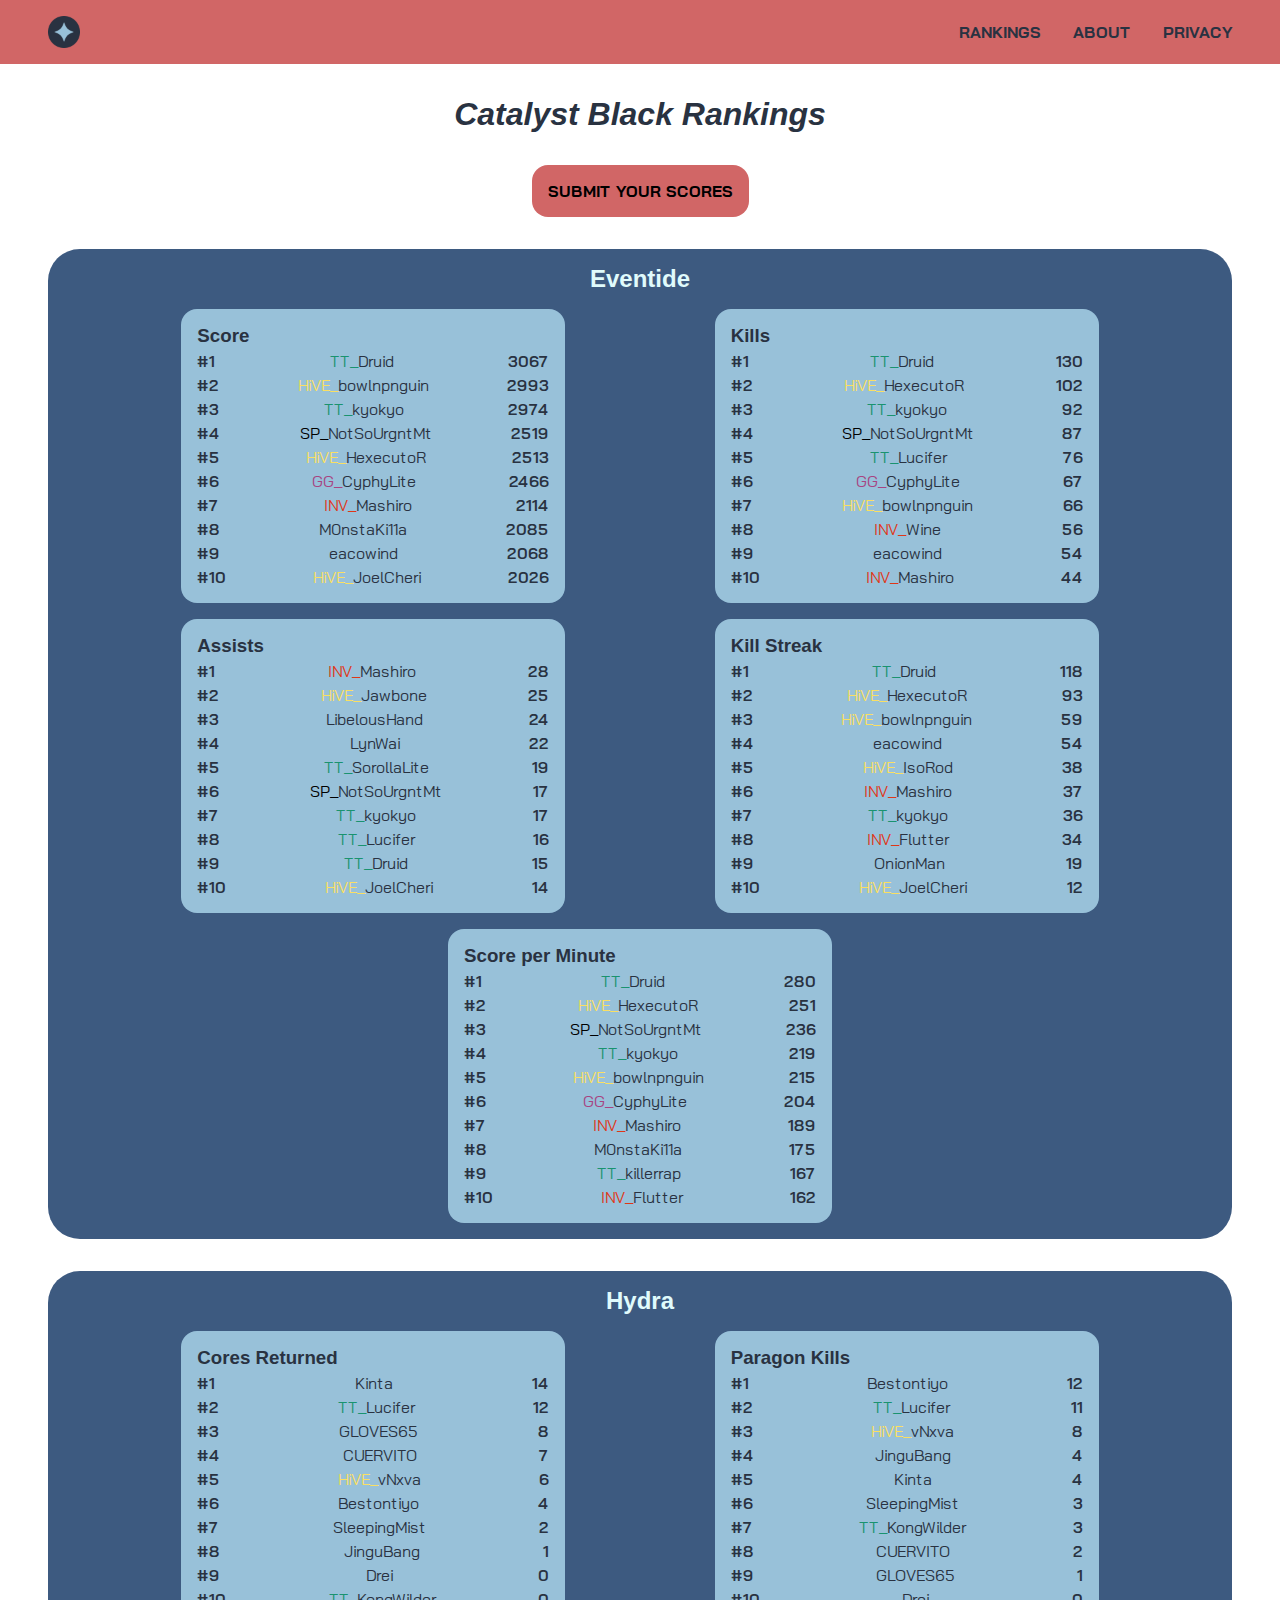
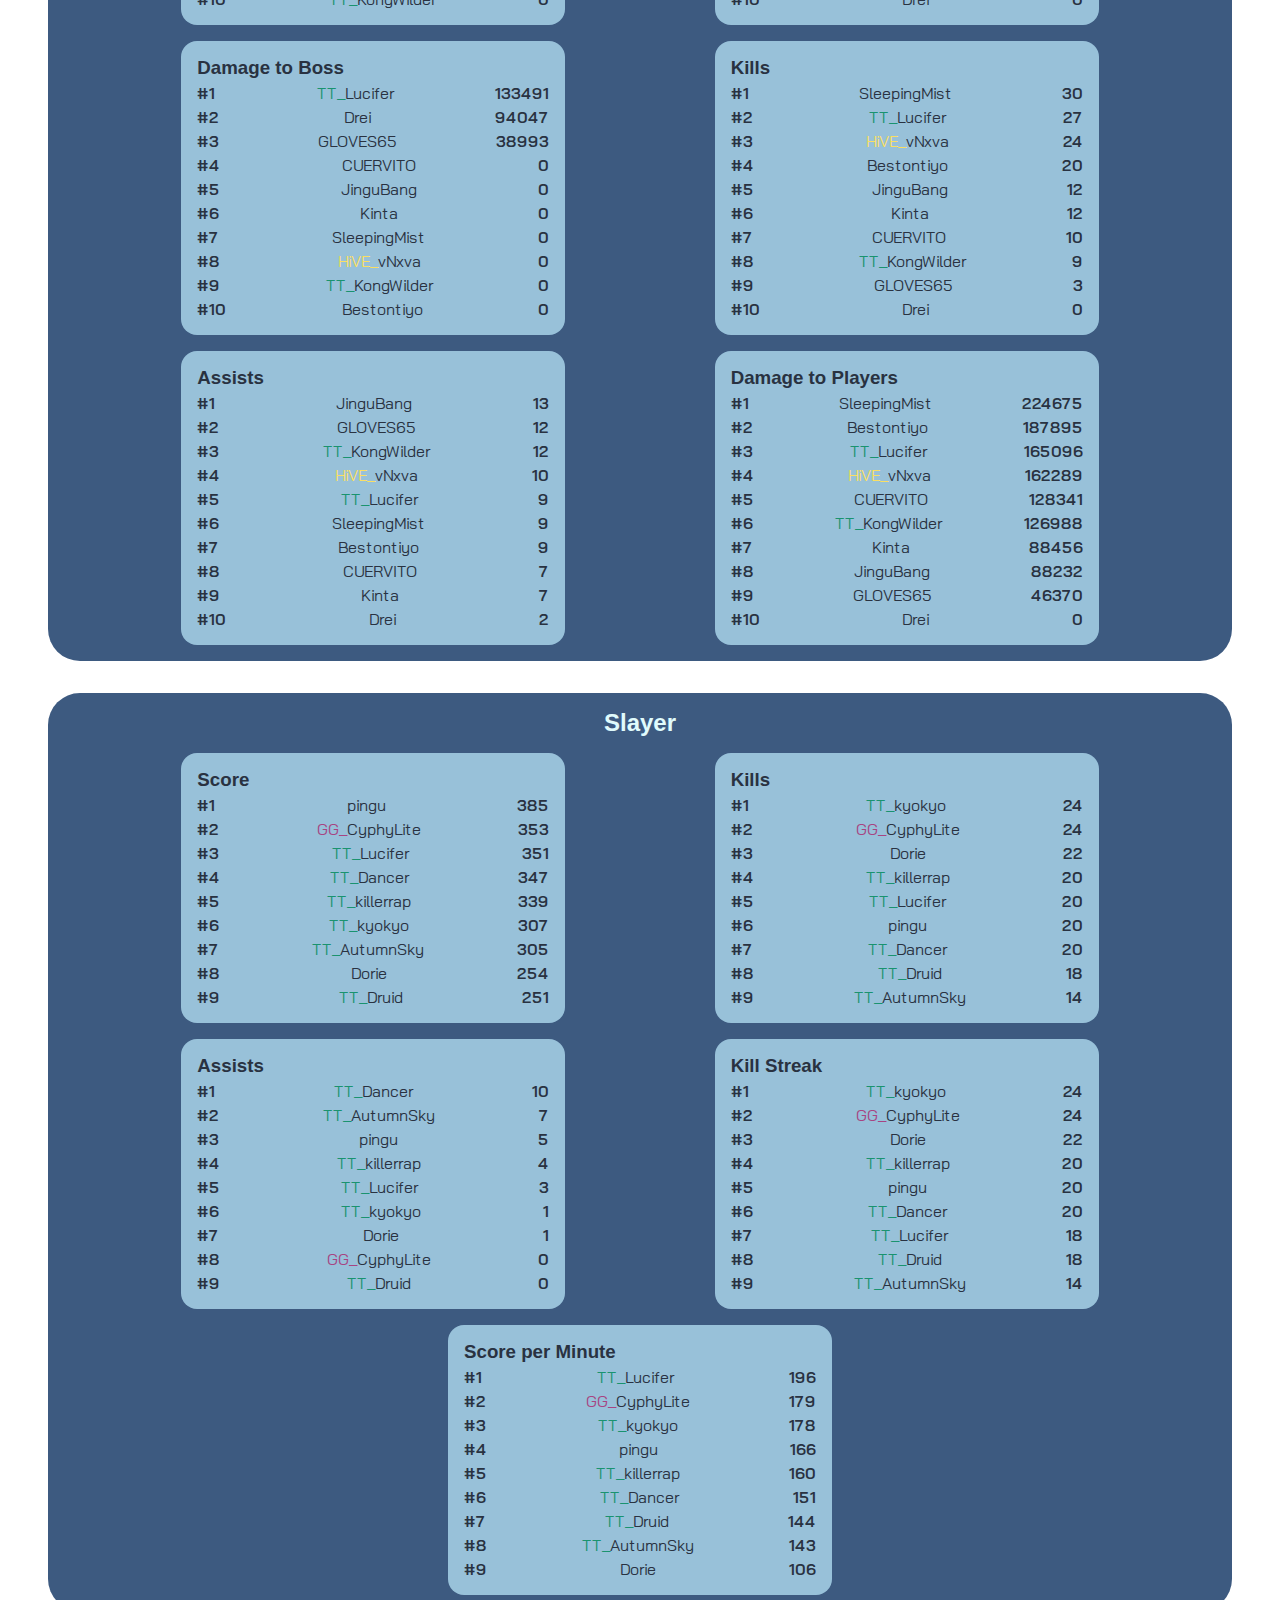
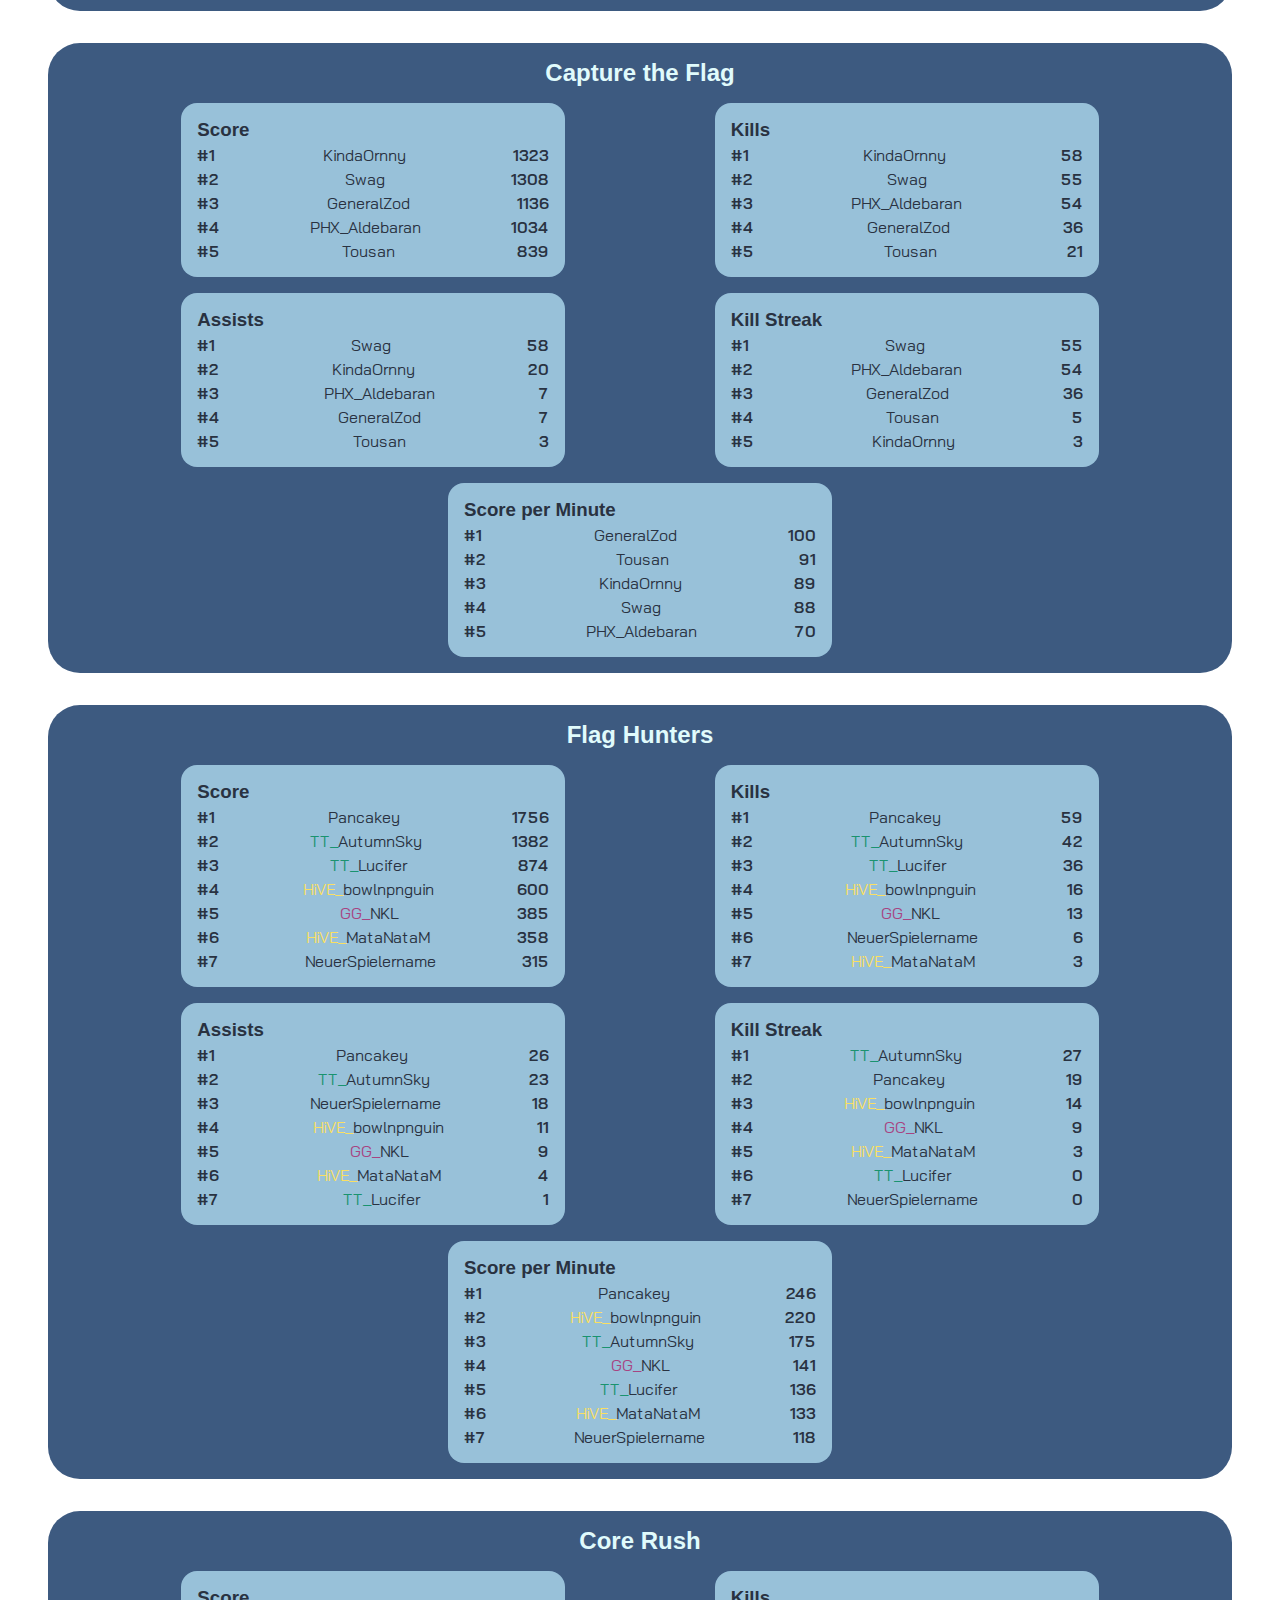
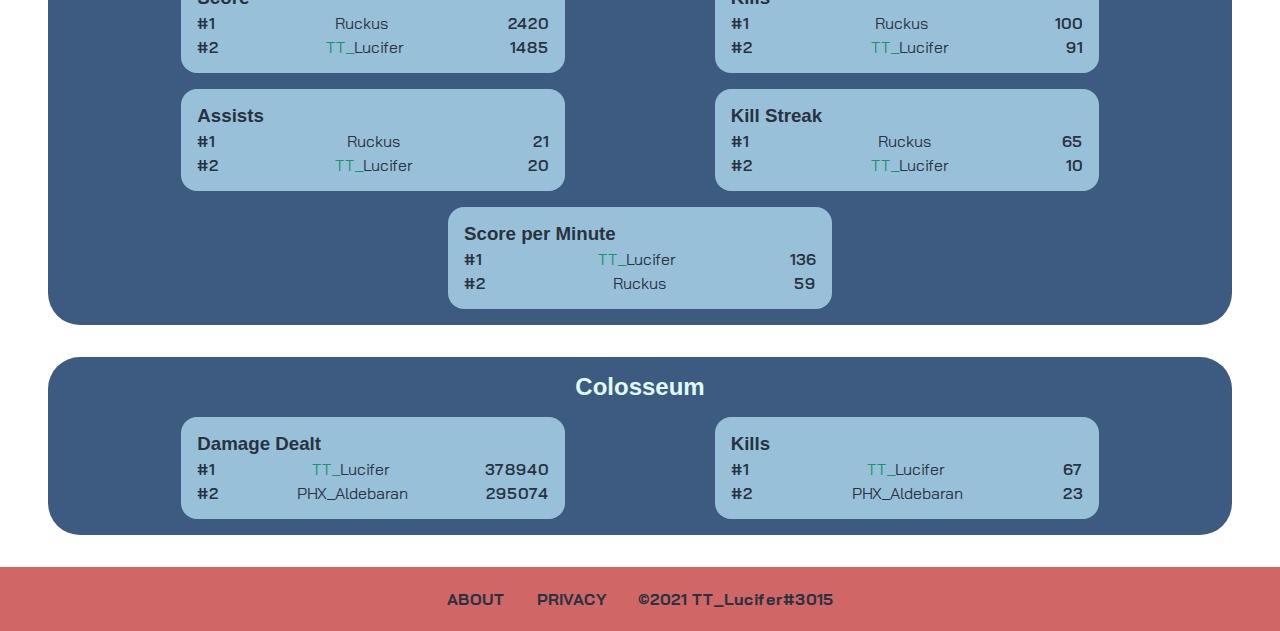
==== commit ca40423b: "revert changes" ====
--- a/css/style.css
+++ b/css/style.css
@@ -1 +1 @@
-:root{--bdazzled-blue:#3D5A80;--dark-sky-blue:#98C1D9;--light-cyan:#E0FBFC;--fuzzy-wuzzy:#D16666;--gunmetal:#293241}*{-webkit-box-sizing:border-box;box-sizing:border-box;font-family:sans-serif;-webkit-user-select:none;-moz-user-select:none;-ms-user-select:none;user-select:none;margin:0;padding:0;min-width:0}nav{display:-webkit-box;display:-ms-flexbox;display:flex;-webkit-box-pack:justify;-ms-flex-pack:justify;justify-content:space-between;background:var(--fuzzy-wuzzy);-webkit-box-align:center;-ms-flex-align:center;align-items:center;padding:16px 32px}a,p{text-decoration:none;color:inherit;font-family:inherit}.logo{display:block;height:32px;width:32px;margin:0 16px}.navigation-list{display:-webkit-box;display:-ms-flexbox;display:flex}.navigation-link{list-style-type:none;font-size:16px;font-weight:700;color:var(--gunmetal);font-family:Bai Jamjuree}.navigation-link a{display:-webkit-box;display:-ms-flexbox;display:flex;-webkit-box-align:center;-ms-flex-align:center;align-items:center;height:32px;padding:0 16px}.navigation-link p{line-height:32px;padding:0 16px}main{min-height:calc(100vh - 160px);padding:0 48px;margin-top:96px}h1{text-align:center;font-style:italic;color:var(--gunmetal);margin:32px 0}.discord-link-button,.privacy-link-button{margin:auto;text-align:center;margin:48px 0}.discord-link,.privacy-link{font-family:Bai Jamjuree;font-weight:700;background:var(--fuzzy-wuzzy);padding:16px;border-radius:16px}.discord-link:hover,.privacy-link:hover{background:var(--dark-sky-blue)}.spacer{height:0;margin-bottom:-32px}footer{display:-webkit-box;display:-ms-flexbox;display:flex;background:var(--fuzzy-wuzzy);-webkit-box-pack:center;-ms-flex-pack:center;justify-content:center;-webkit-box-align:center;-ms-flex-align:center;align-items:center;min-height:64px;padding:16px}.gamemode-section{margin-bottom:32px;border-radius:32px;background:var(--bdazzled-blue);padding:16px;scroll-margin-top:80px}.gamemode-title{color:var(--light-cyan);text-align:center}.gamemode-flexbox{display:-webkit-box;display:-ms-flexbox;display:flex;-ms-flex-wrap:wrap;flex-wrap:wrap;-webkit-box-pack:space-evenly;-ms-flex-pack:space-evenly;justify-content:space-evenly;margin:0 -16px}.statistic-section{background:var(--dark-sky-blue);border-radius:16px;color:var(--gunmetal);width:384px;margin:16px 16px 0;padding:16px;scroll-margin-top:80px}.statistic-title{color:var(--gunmetal)}.stat-flexbox{max-height:240px;overflow:hidden scroll;scrollbar-width:none}.stat-flexbox::-webkit-scrollbar{display:none}.rank-element{list-style-type:none;display:-webkit-box;display:-ms-flexbox;display:flex;height:24px;-webkit-box-align:end;-ms-flex-align:end;align-items:flex-end;-webkit-box-pack:justify;-ms-flex-pack:justify;justify-content:space-between;font-family:Bai Jamjuree}.rank-number,.rank-value,.rank-element:hover .rank-name{font-weight:600;-ms-flex-negative:0;flex-shrink:0}span{font-family:Bai Jamjuree}.rank-name{overflow:hidden;-o-text-overflow:ellipsis;text-overflow:ellipsis;padding:0 16px}.default{font-size:24px;text-align:center;margin:0 auto 32px auto;padding:0 16px;width:min(max(378px,50%),100%)}.default a{color:var(--fuzzy-wuzzy)}.default a:hover{color:var(--dark-sky-blue)}@media only screen and (min-width:768px){nav{position:fixed;top:0;width:100%}}@media only screen and (max-width:767px){nav{-webkit-box-orient:vertical;-webkit-box-direction:normal;-ms-flex-direction:column;flex-direction:column}.navigation-list{-webkit-box-orient:vertical;-webkit-box-direction:normal;-ms-flex-direction:column;flex-direction:column;-webkit-box-align:center;-ms-flex-align:center;align-items:center}.navigation-list p{line-height:normal}nav .navigation-link a{-webkit-box-align:end;-ms-flex-align:end;align-items:flex-end}footer .navigation-link a{-webkit-box-align:start;-ms-flex-align:start;align-items:flex-start}main{min-height:calc(100vh - 300px);margin:0;padding:0 16px}h1{margin:24px 0}.discord-link-button{margin:40px 0 32px 0}.privacy-link-button{margin:32px 0}.spacer{margin-bottom:-16px}.gamemode-section{margin-bottom:16px;scroll-margin-top:16px}.statistic-section{scroll-margin-top:16px}.default{margin-bottom:16px}}+:root{--bdazzled-blue:#3D5A80;--dark-sky-blue:#98C1D9;--light-cyan:#E0FBFC;--fuzzy-wuzzy:#D16666;--gunmetal:#293241}*{-webkit-box-sizing:border-box;box-sizing:border-box;font-family:sans-serif;-webkit-user-select:none;-moz-user-select:none;-ms-user-select:none;user-select:none;margin:0;padding:0;min-width:0}nav{display:-webkit-box;display:-ms-flexbox;display:flex;-webkit-box-pack:justify;-ms-flex-pack:justify;justify-content:space-between;background:var(--fuzzy-wuzzy);-webkit-box-align:center;-ms-flex-align:center;align-items:center;padding:16px 32px}a,p{text-decoration:none;color:inherit;font-family:inherit}.logo{display:block;height:32px;width:32px;margin:0 16px}.navigation-list{display:-webkit-box;display:-ms-flexbox;display:flex}.navigation-link{list-style-type:none;font-size:16px;font-weight:700;color:var(--gunmetal);font-family:Bai Jamjuree}.navigation-link a{display:-webkit-box;display:-ms-flexbox;display:flex;-webkit-box-align:center;-ms-flex-align:center;align-items:center;height:32px;padding:0 16px}.navigation-link p{line-height:32px;padding:0 16px}main{min-height:calc(100vh - 192px);padding:0 48px;margin-top:96px;margin-bottom:32px}h1{text-align:center;font-style:italic;color:var(--gunmetal);margin:32px 0}.discord-link-button{margin:auto;text-align:center;margin:48px 0}.discord-link{font-family:Bai Jamjuree;font-weight:700;background:var(--fuzzy-wuzzy);padding:16px;border-radius:16px}.discord-link:hover{background:var(--dark-sky-blue)}.spacer{height:0;margin-bottom:-32px}footer{display:-webkit-box;display:-ms-flexbox;display:flex;background:var(--fuzzy-wuzzy);-webkit-box-pack:center;-ms-flex-pack:center;justify-content:center;-webkit-box-align:center;-ms-flex-align:center;align-items:center;min-height:64px;padding:16px}.gamemode-section{margin-bottom:32px;border-radius:32px;background:var(--bdazzled-blue);padding:16px;scroll-margin-top:80px}.gamemode-title{color:var(--light-cyan);text-align:center}.gamemode-flexbox{display:-webkit-box;display:-ms-flexbox;display:flex;-ms-flex-wrap:wrap;flex-wrap:wrap;-webkit-box-pack:space-evenly;-ms-flex-pack:space-evenly;justify-content:space-evenly;margin:0 -16px}.statistic-section{background:var(--dark-sky-blue);border-radius:16px;color:var(--gunmetal);width:384px;margin:16px 16px 0;padding:16px;scroll-margin-top:80px}.statistic-title{color:var(--gunmetal)}.stat-flexbox{max-height:240px;overflow:hidden scroll;scrollbar-width:none}.stat-flexbox::-webkit-scrollbar{display:none}.rank-element{list-style-type:none;display:-webkit-box;display:-ms-flexbox;display:flex;height:24px;-webkit-box-align:end;-ms-flex-align:end;align-items:flex-end;-webkit-box-pack:justify;-ms-flex-pack:justify;justify-content:space-between;font-family:Bai Jamjuree}.rank-number,.rank-value,.rank-element:hover .rank-name{font-weight:600;-ms-flex-negative:0;flex-shrink:0}span{font-family:Bai Jamjuree}.rank-name{overflow:hidden;-o-text-overflow:ellipsis;text-overflow:ellipsis;padding:0 16px}.default{font-size:24px;text-align:center;margin:0 auto 32px auto;padding:0 16px;width:min(max(378px,50%),100%)}.default a{color:var(--fuzzy-wuzzy)}.default a:hover{color:var(--dark-sky-blue)}@media only screen and (min-width:768px){nav{position:fixed;top:0;width:100%}}@media only screen and (max-width:767px){nav{-webkit-box-orient:vertical;-webkit-box-direction:normal;-ms-flex-direction:column;flex-direction:column}.navigation-list{-webkit-box-orient:vertical;-webkit-box-direction:normal;-ms-flex-direction:column;flex-direction:column;-webkit-box-align:center;-ms-flex-align:center;align-items:center}.navigation-list p{line-height:normal}nav .navigation-link a{-webkit-box-align:end;-ms-flex-align:end;align-items:flex-end}footer .navigation-link a{-webkit-box-align:start;-ms-flex-align:start;align-items:flex-start}main{min-height:calc(100vh - 316px);margin:0;padding:0 16px;margin-bottom:16px}h1{margin:24px 0}.discord-link-button{margin:40px 0 32px 0}.spacer{margin-bottom:-16px}.gamemode-section{margin-bottom:16px;scroll-margin-top:16px}.statistic-section{scroll-margin-top:16px}.default{margin-bottom:16px}}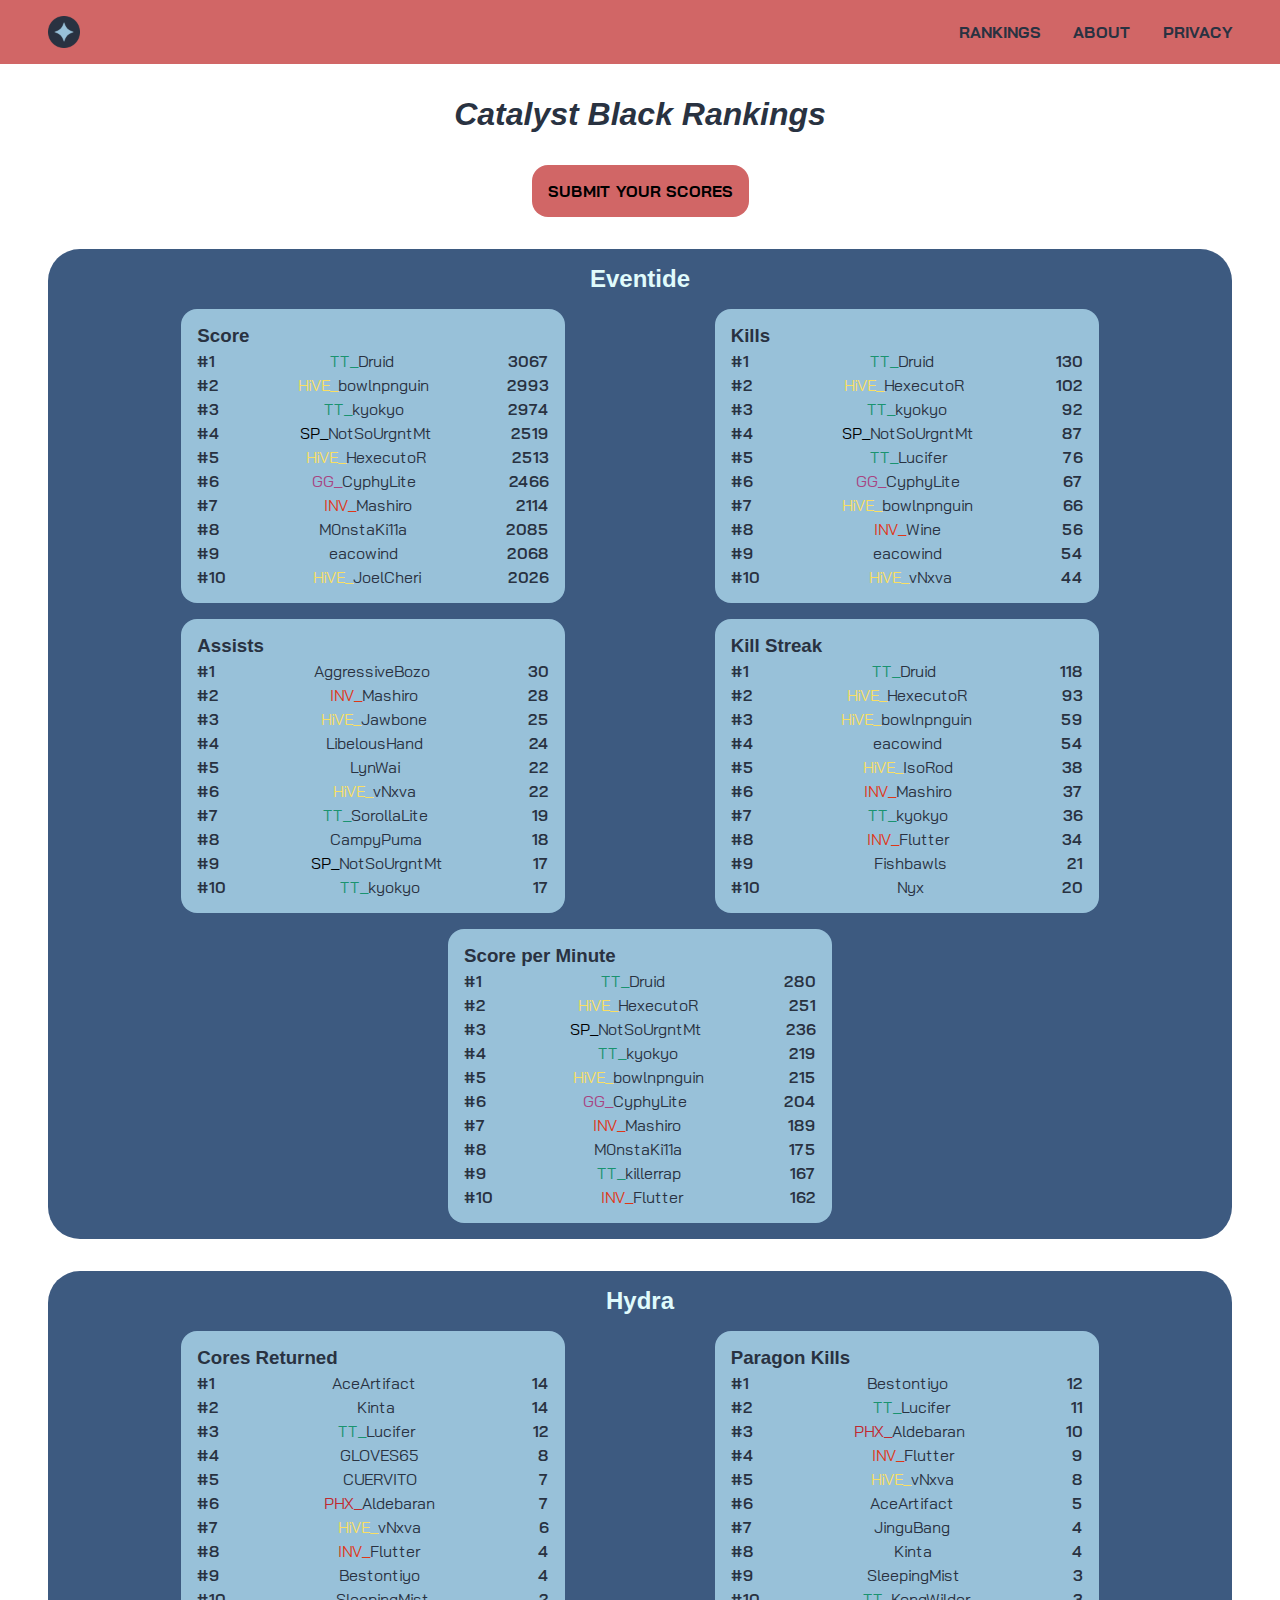
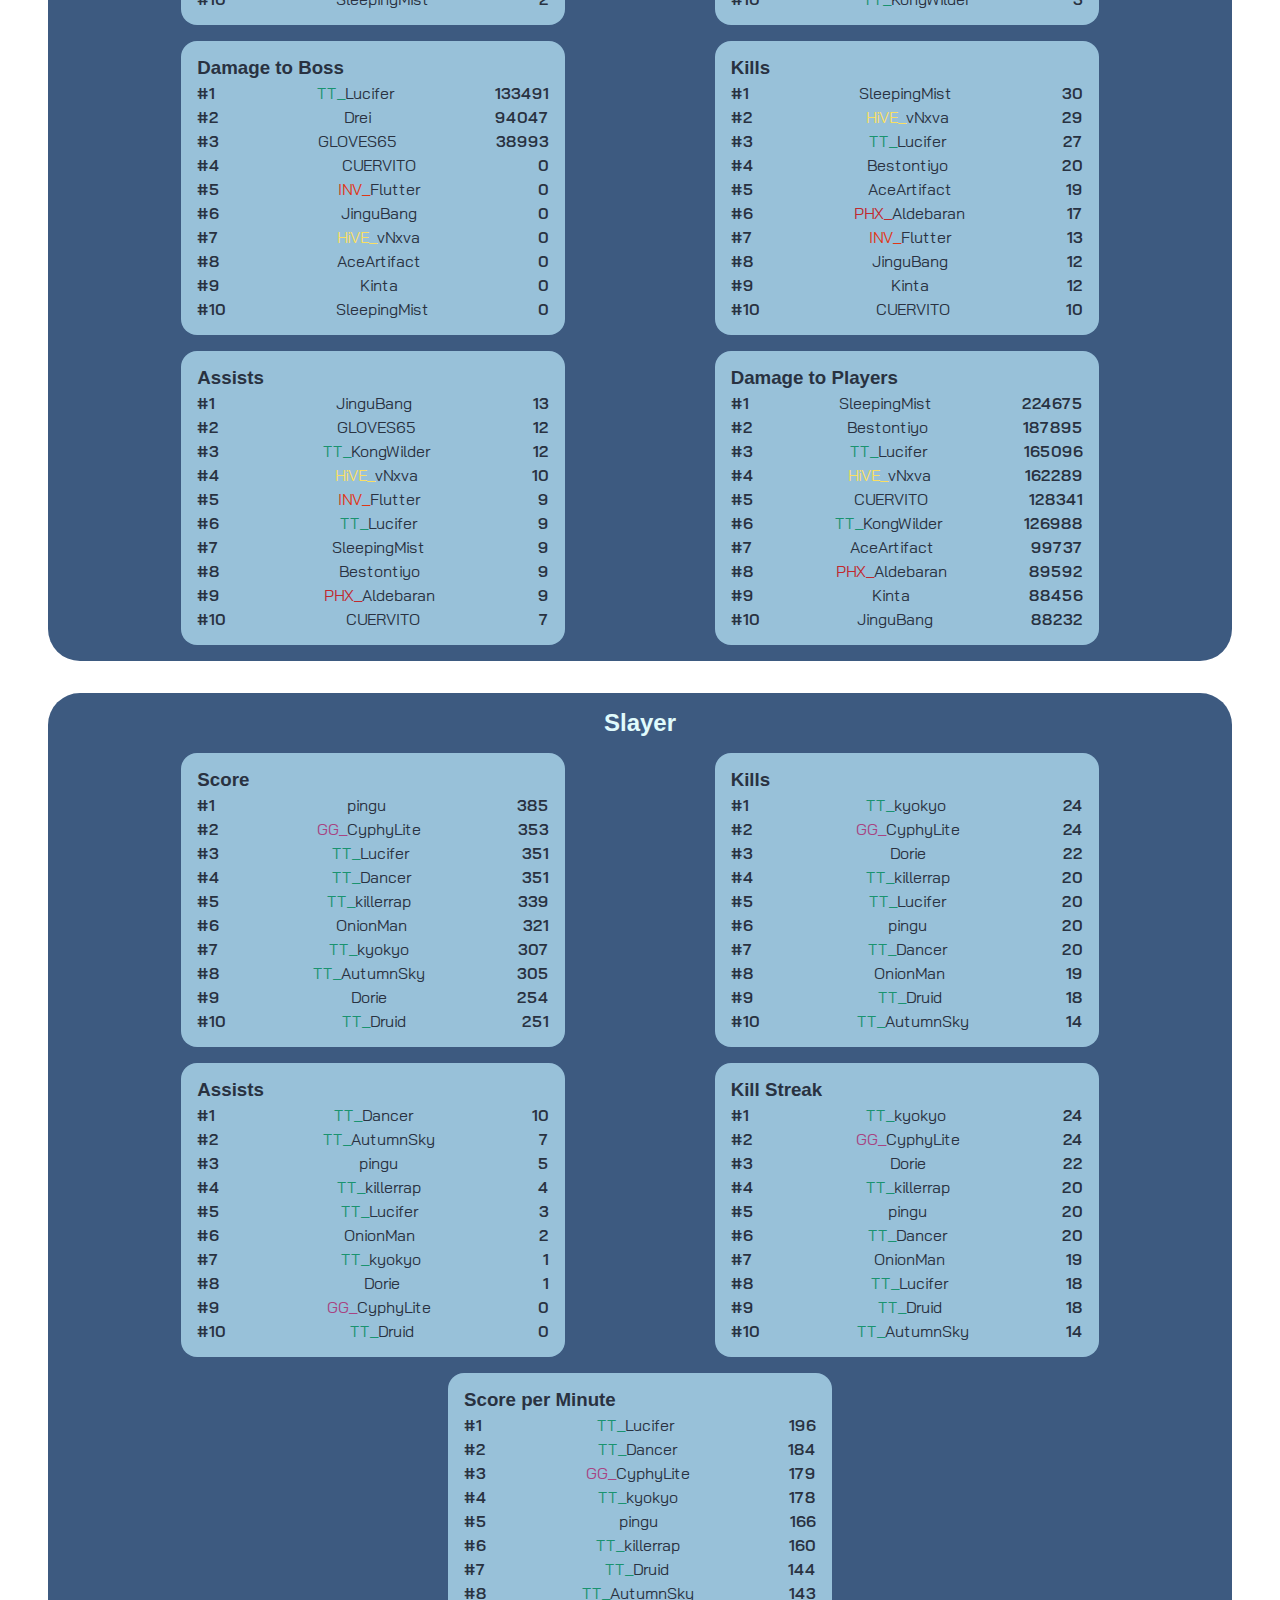
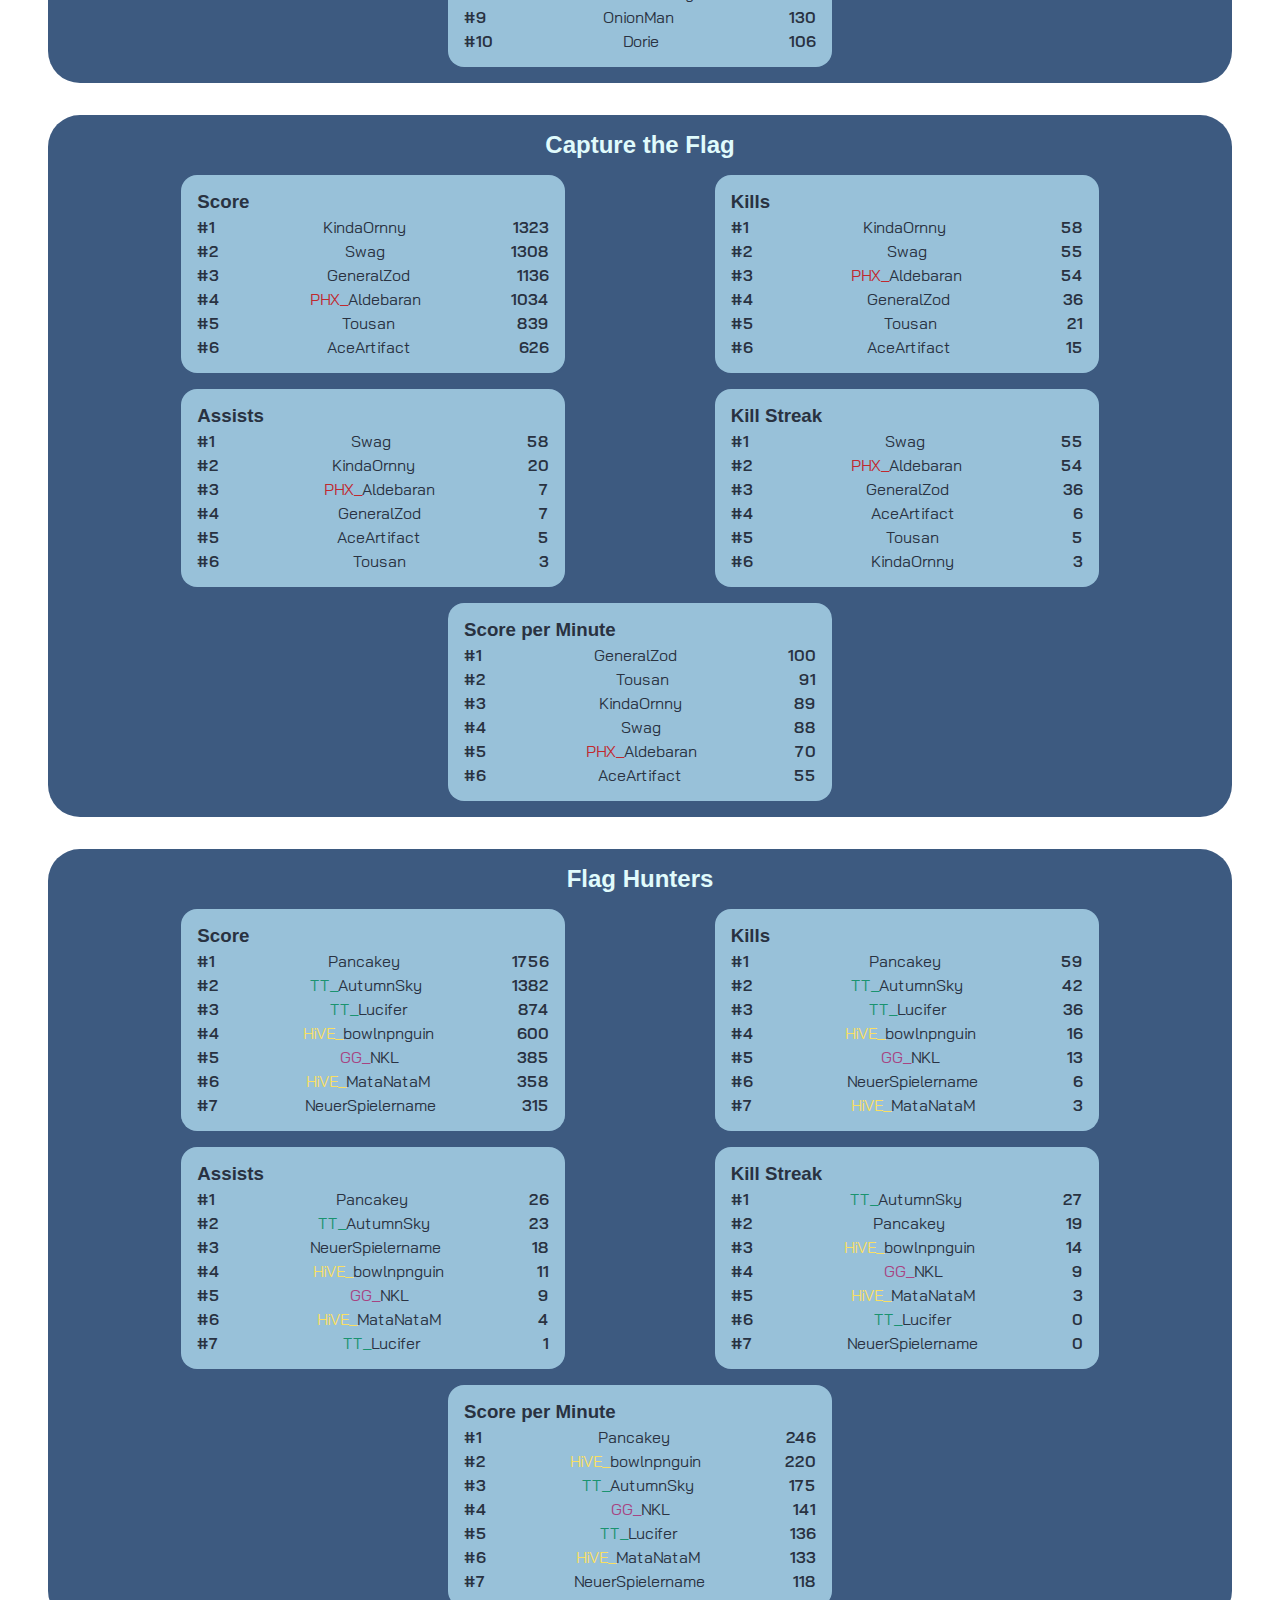
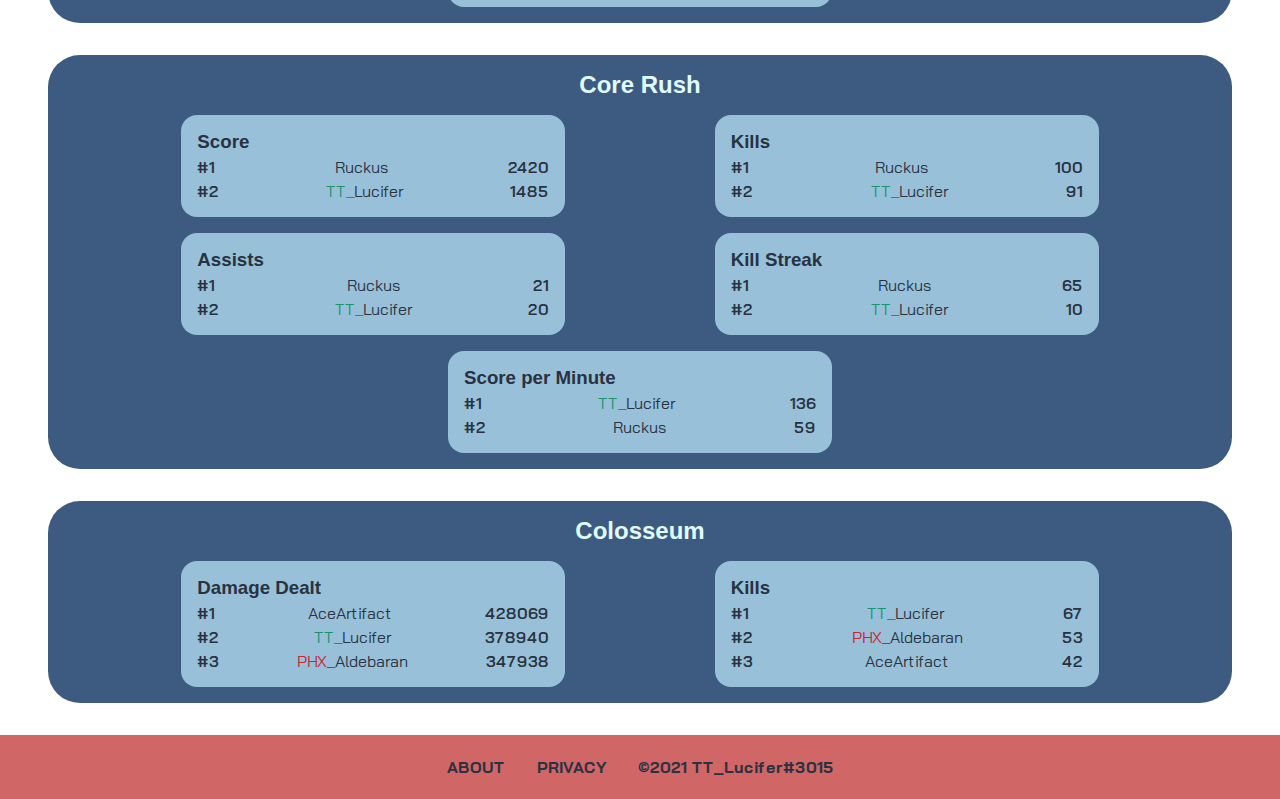
==== commit 6af0d320: "analytics fix" ====
--- a/index.html
+++ b/index.html
@@ -1 +1 @@
-<!DOCTYPE html><html lang='en'><head><meta charset='UTF-8'><meta http-equiv='X-UA-Compatible' content='IE=edge'><meta name='viewport' content='width=device-width, initial-scale=1.0'><meta name='description' content='View unofficial rankings for every aspect of every Catalyst Black game mode. Designed to promote friendly competition.'><meta http-equiv='Cache-Control' content='no-cache, no-store, must-revalidate' /><meta http-equiv='Pragma' content='no-cache' /><meta http-equiv='Expires' content='0' /><title>Catalyst Black Rankings</title><link rel='canonical' href='https://catalystblack.github.io/' /><link rel='icon' type='image/png' href='img/favicon-32x32.png' sizes='32x32'><link rel='preconnect' href='https://fonts.googleapis.com'><link rel='preconnect' href='https://fonts.gstatic.com' crossorigin><link rel='stylesheet' href='https://fonts.googleapis.com/css2?family=Bai+Jamjuree:wght@400;600;700&display=swap'><link rel='stylesheet' href='css/style.css' class='css'><script src='js/rankings.js' defer></script><script async src='https://www.googletagmanager.com/gtag/js?id=G-4YJMQ5MS8R' defer></script></head><body><header><nav><a href='index.html'><img class='logo' src='img/logo-192x192.png' alt='website logo'></a><ul class='navigation-list'><li class='navigation-link'><a href='index.html'>RANKINGS</a></li><li class='navigation-link'><a href='about.html'>ABOUT</a></li><li class='navigation-link'><a href='privacy.html'>PRIVACY</a></li></ul></nav></header><main id='target'><h1>Catalyst Black Rankings</h1><div class='discord-link-button'><a class='discord-link' href='https://discord.gg/xXekJ3vGQG' target='_blank'>SUBMIT YOUR SCORES</a></div></main><footer><ul class='navigation-list'><li class='navigation-link'><a href='about.html'>ABOUT</a></li><li class='navigation-link'><a href='privacy.html'>PRIVACY</a></li><li class='navigation-link'><p>&copy2021 TT_Lucifer#3015</p></li></ul></footer></body></html>+<!DOCTYPE html><html lang='en'><head><meta charset='UTF-8'><meta http-equiv='X-UA-Compatible' content='IE=edge'><meta name='viewport' content='width=device-width, initial-scale=1.0'><meta name='description' content='View unofficial rankings for every aspect of every Catalyst Black game mode. Designed to promote friendly competition.'><meta http-equiv='Cache-Control' content='no-cache, no-store, must-revalidate' /><meta http-equiv='Pragma' content='no-cache' /><meta http-equiv='Expires' content='0' /><title>Catalyst Black Rankings</title><link rel='canonical' href='https://www.catalyst.black/' /><link rel='icon' type='image/png' href='img/favicon-32x32.png' sizes='32x32'><link rel='preconnect' href='https://fonts.googleapis.com'><link rel='preconnect' href='https://fonts.gstatic.com' crossorigin><link rel='stylesheet' href='https://fonts.googleapis.com/css2?family=Bai+Jamjuree:wght@400;600;700&display=swap'><link rel='stylesheet' href='css/style.css' class='css'><script src='js/rankings.js' defer></script><script src='js/analytics.js' defer></script><script async src='https://www.googletagmanager.com/gtag/js?id=G-4YJMQ5MS8R' defer></script></head><body><header><nav><a href='index.html'><img class='logo' src='img/logo-192x192.png' alt='website logo'></a><ul class='navigation-list'><li class='navigation-link'><a href='index.html'>RANKINGS</a></li><li class='navigation-link'><a href='about.html'>ABOUT</a></li><li class='navigation-link'><a href='privacy.html'>PRIVACY</a></li></ul></nav></header><main id='target'><h1>Catalyst Black Rankings</h1><div class='discord-link-button'><a class='discord-link' href='https://discord.gg/xXekJ3vGQG' target='_blank'>SUBMIT YOUR SCORES</a></div></main><footer><ul class='navigation-list'><li class='navigation-link'><a href='about.html'>ABOUT</a></li><li class='navigation-link'><a href='privacy.html'>PRIVACY</a></li><li class='navigation-link'><p>&copy2021 TT_Lucifer#3015</p></li></ul></footer></body></html>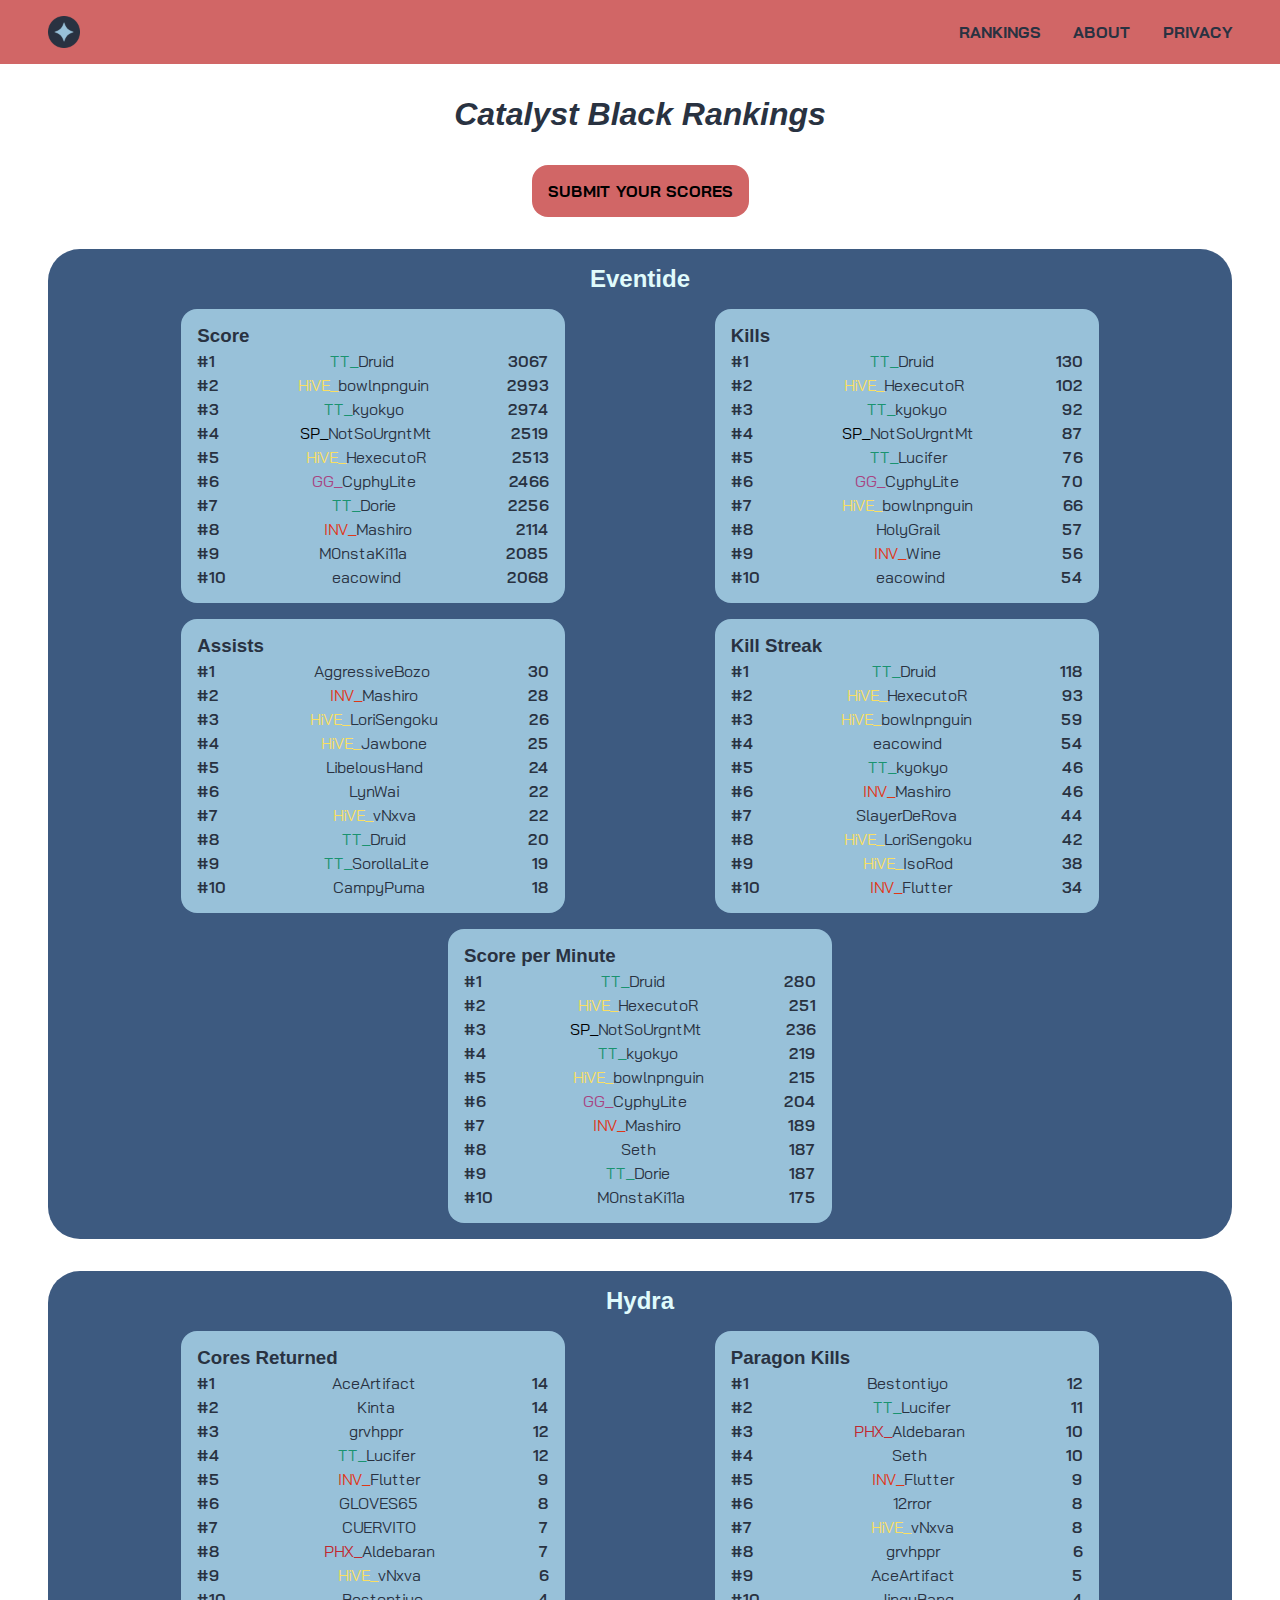
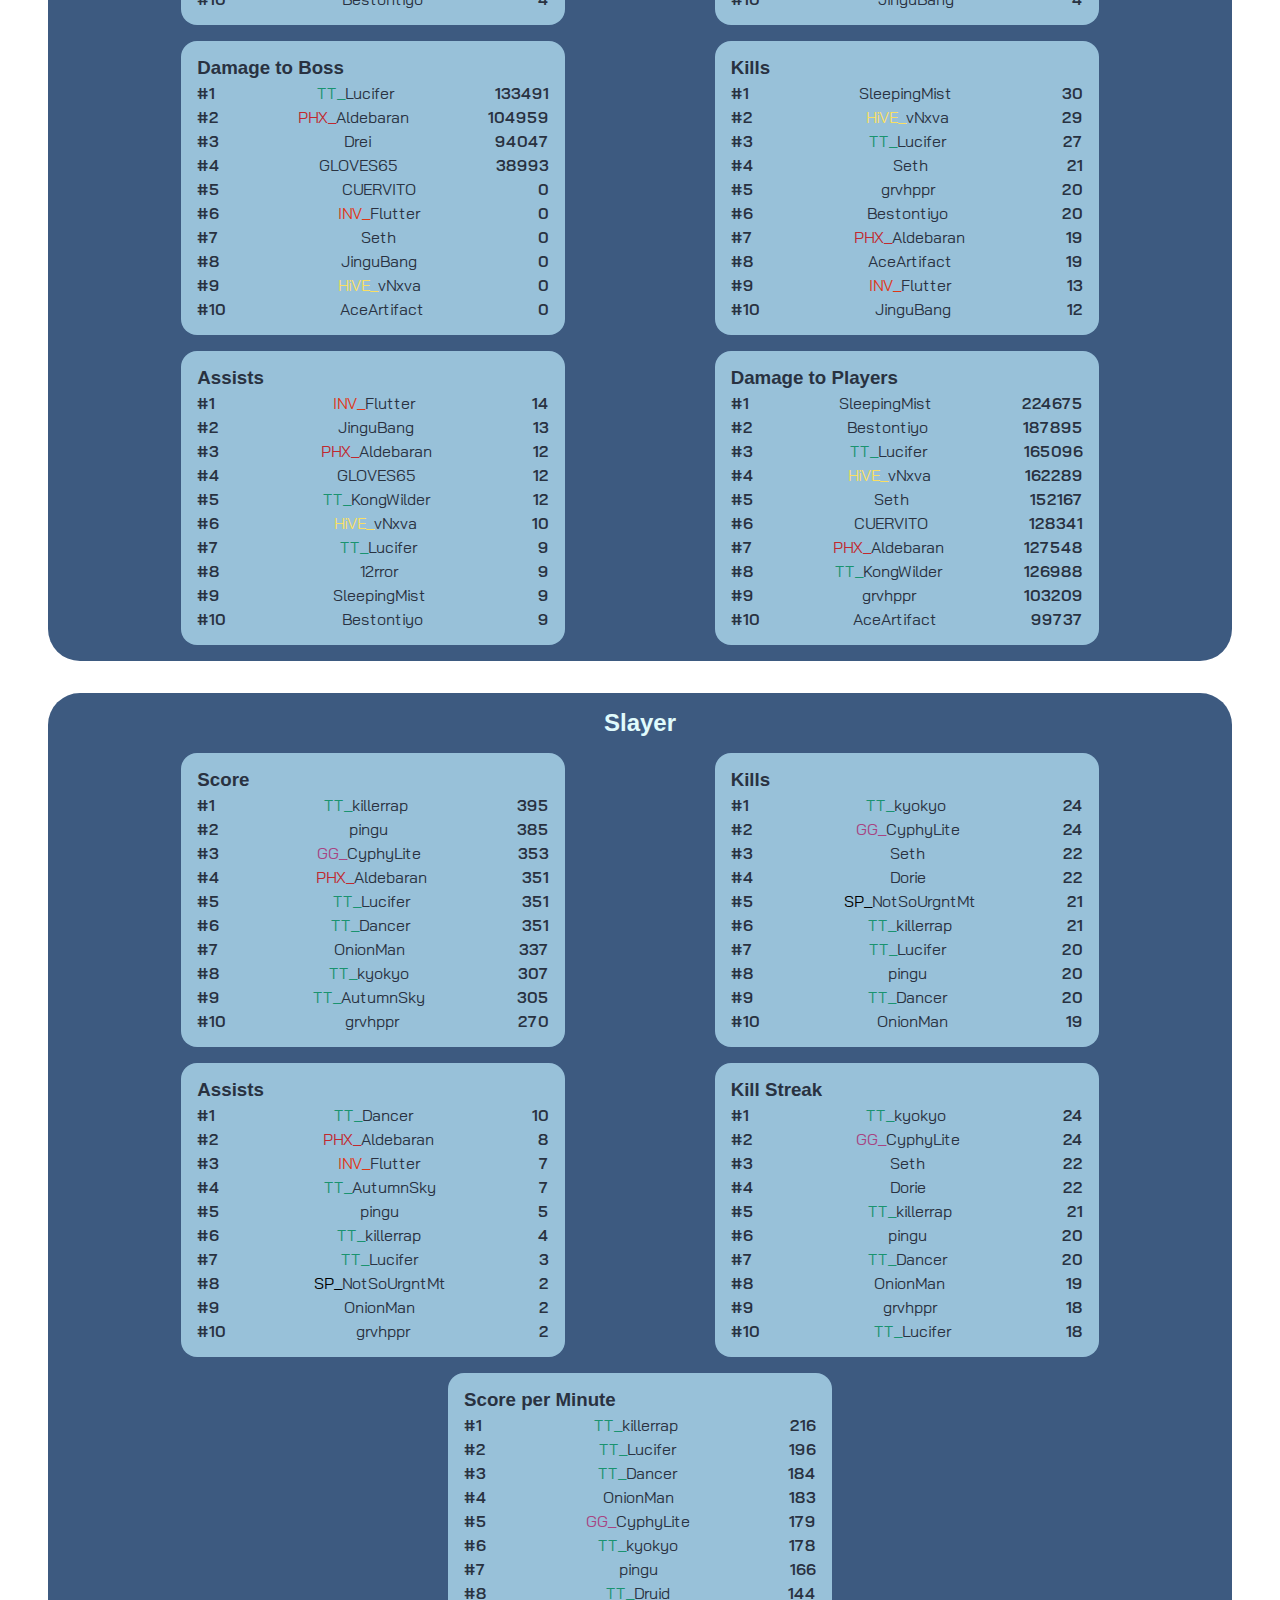
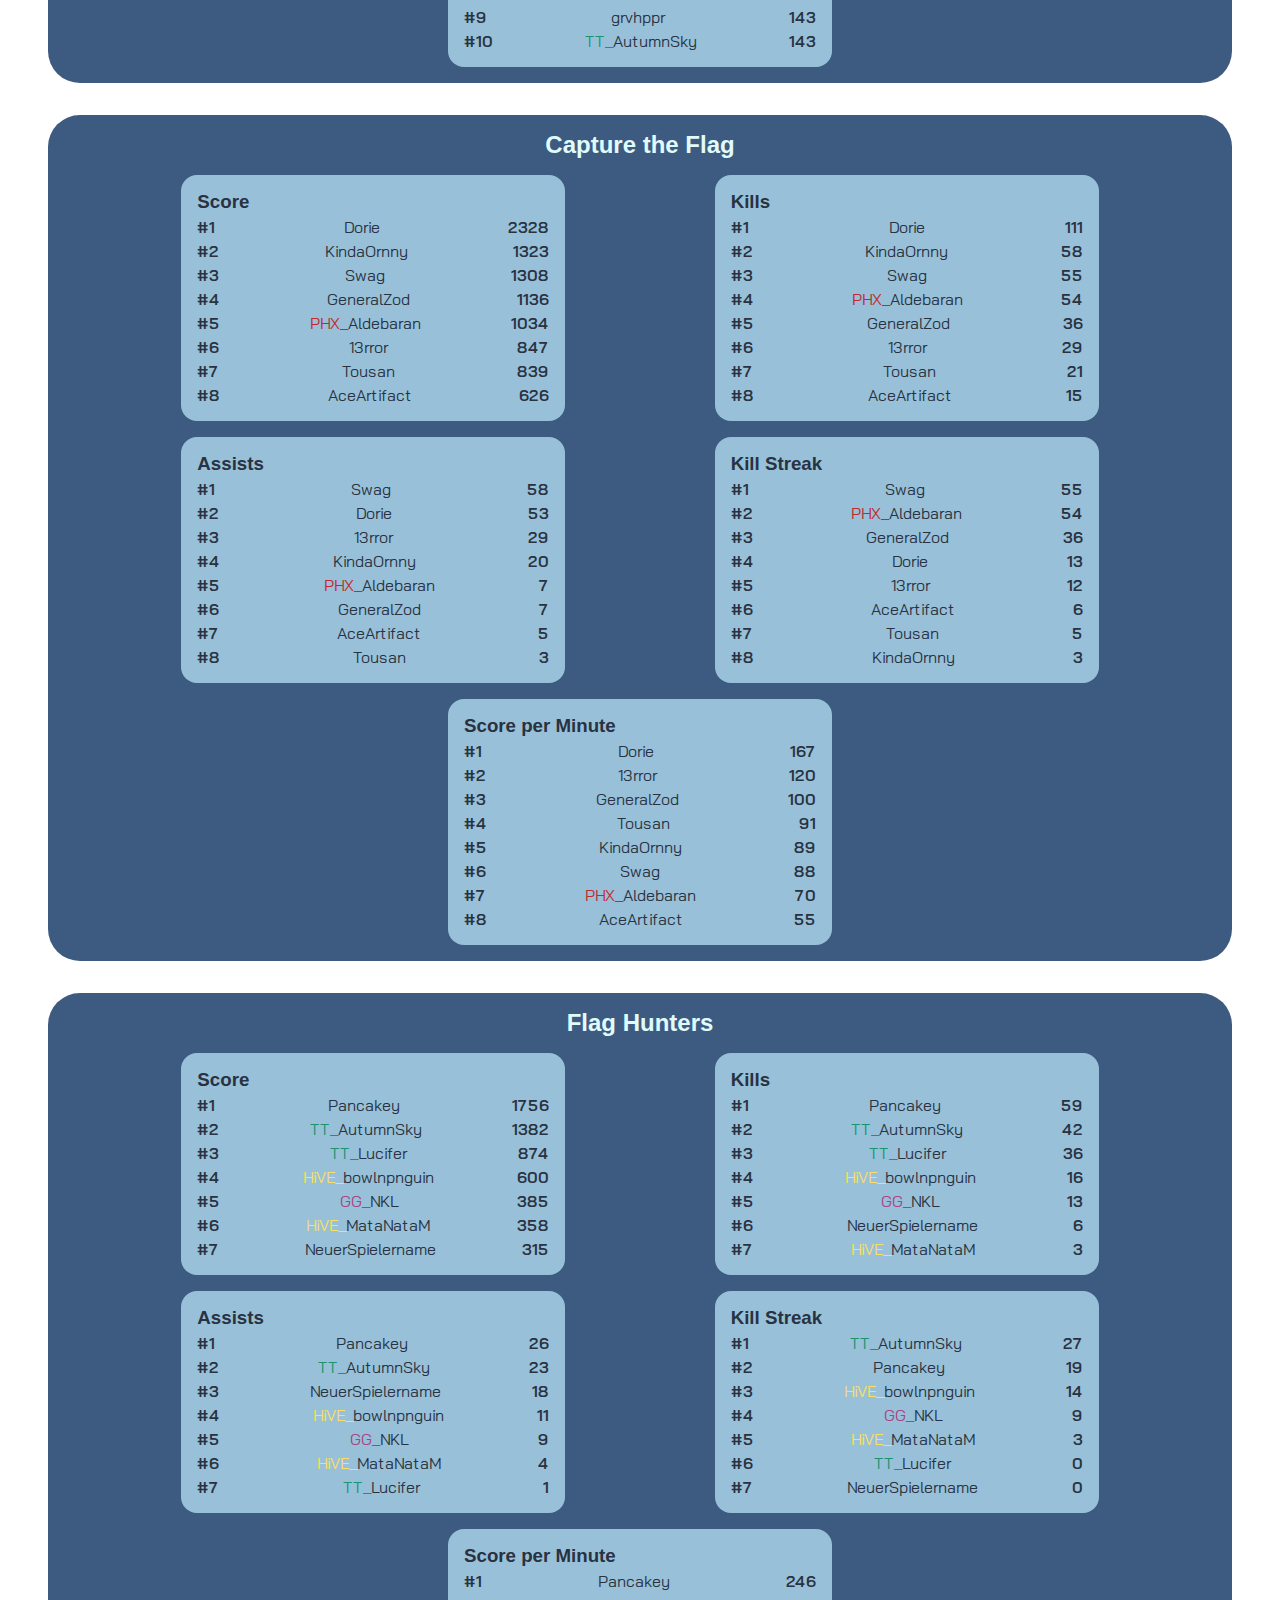
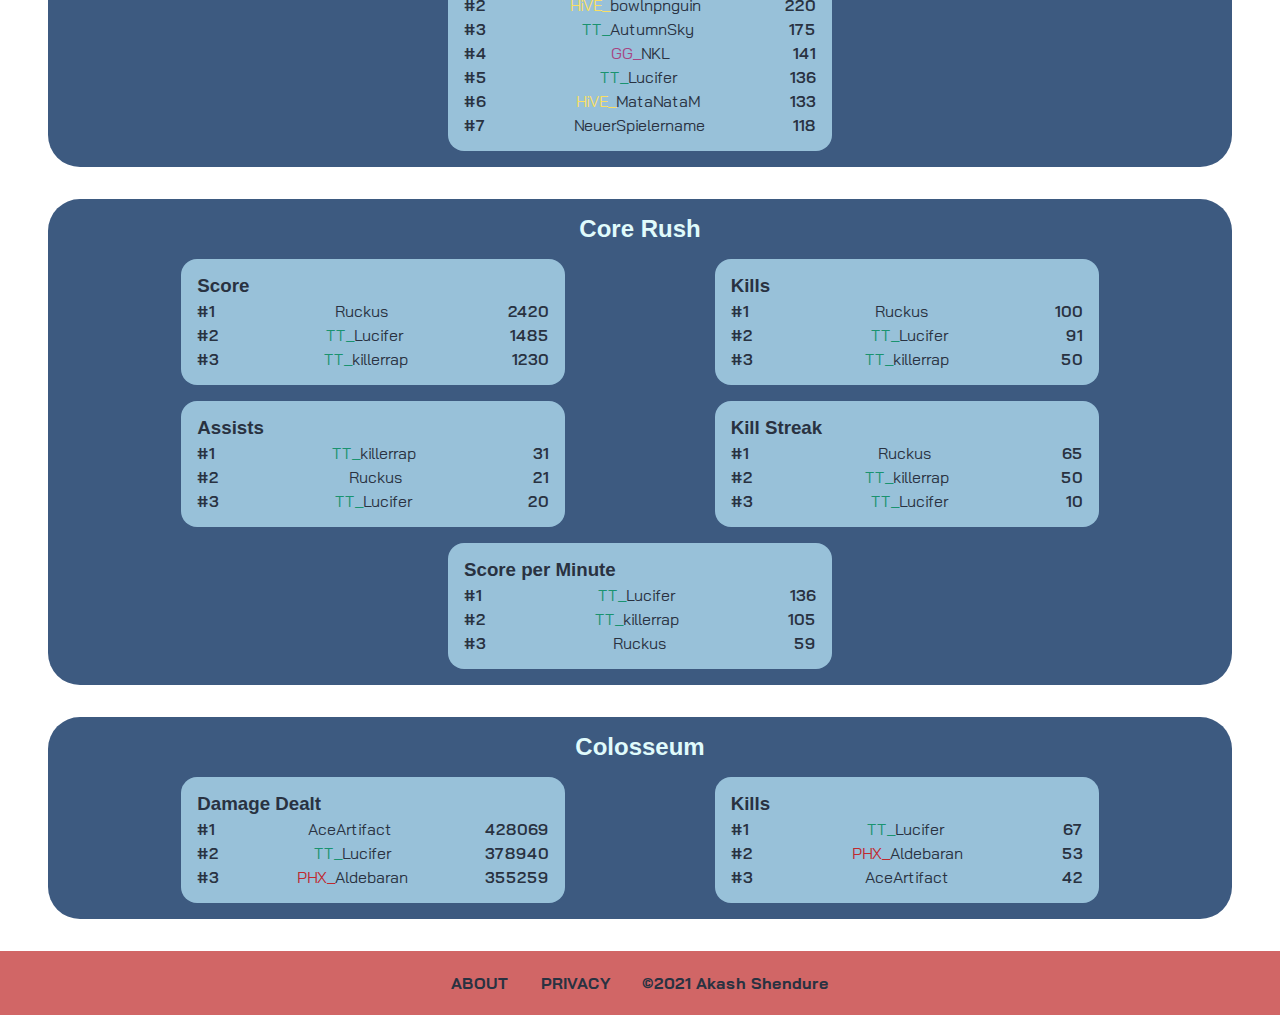
==== commit a5cb6d14: "copyright info" ====
--- a/index.html
+++ b/index.html
@@ -1 +1 @@
-<!DOCTYPE html><html lang='en'><head><meta charset='UTF-8'><meta http-equiv='X-UA-Compatible' content='IE=edge'><meta name='viewport' content='width=device-width, initial-scale=1.0'><meta name='description' content='View unofficial rankings for every aspect of every Catalyst Black game mode. Designed to promote friendly competition.'><meta http-equiv='Cache-Control' content='no-cache, no-store, must-revalidate' /><meta http-equiv='Pragma' content='no-cache' /><meta http-equiv='Expires' content='0' /><title>Catalyst Black Rankings</title><link rel='canonical' href='https://www.catalyst.black/' /><link rel='icon' type='image/png' href='img/favicon-32x32.png' sizes='32x32'><link rel='preconnect' href='https://fonts.googleapis.com'><link rel='preconnect' href='https://fonts.gstatic.com' crossorigin><link rel='stylesheet' href='https://fonts.googleapis.com/css2?family=Bai+Jamjuree:wght@400;600;700&display=swap'><link rel='stylesheet' href='css/style.css' class='css'><script src='js/rankings.js' defer></script><script src='js/analytics.js' defer></script><script async src='https://www.googletagmanager.com/gtag/js?id=G-4YJMQ5MS8R' defer></script></head><body><header><nav><a href='index.html'><img class='logo' src='img/logo-192x192.png' alt='website logo'></a><ul class='navigation-list'><li class='navigation-link'><a href='index.html'>RANKINGS</a></li><li class='navigation-link'><a href='about.html'>ABOUT</a></li><li class='navigation-link'><a href='privacy.html'>PRIVACY</a></li></ul></nav></header><main id='target'><h1>Catalyst Black Rankings</h1><div class='discord-link-button'><a class='discord-link' href='https://discord.gg/xXekJ3vGQG' target='_blank'>SUBMIT YOUR SCORES</a></div></main><footer><ul class='navigation-list'><li class='navigation-link'><a href='about.html'>ABOUT</a></li><li class='navigation-link'><a href='privacy.html'>PRIVACY</a></li><li class='navigation-link'><p>&copy2021 TT_Lucifer#3015</p></li></ul></footer></body></html>+<!DOCTYPE html><html lang='en'><head><meta charset='UTF-8'><meta http-equiv='X-UA-Compatible' content='IE=edge'><meta name='viewport' content='width=device-width, initial-scale=1.0'><meta name='description' content='View unofficial rankings for every aspect of every Catalyst Black game mode. Designed to promote friendly competition.'><meta http-equiv='Cache-Control' content='no-cache, no-store, must-revalidate' /><meta http-equiv='Pragma' content='no-cache' /><meta http-equiv='Expires' content='0' /><title>Catalyst Black Rankings</title><link rel='canonical' href='https://www.catalyst.black/' /><link rel='icon' type='image/png' href='img/favicon-32x32.png' sizes='32x32'><link rel='preconnect' href='https://fonts.googleapis.com'><link rel='preconnect' href='https://fonts.gstatic.com' crossorigin><link rel='stylesheet' href='https://fonts.googleapis.com/css2?family=Bai+Jamjuree:wght@400;600;700&display=swap'><link rel='stylesheet' href='css/style.css' class='css'><script src='js/rankings.js' defer></script><script src='js/analytics.js' defer></script><script async src='https://www.googletagmanager.com/gtag/js?id=G-4YJMQ5MS8R' defer></script></head><body><header><nav><a href='index.html'><img class='logo' src='img/logo-192x192.png' alt='website logo'></a><ul class='navigation-list'><li class='navigation-link'><a href='index.html'>RANKINGS</a></li><li class='navigation-link'><a href='about.html'>ABOUT</a></li><li class='navigation-link'><a href='privacy.html'>PRIVACY</a></li></ul></nav></header><main id='target'><h1>Catalyst Black Rankings</h1><div class='discord-link-button'><a class='discord-link' href='https://discord.gg/xXekJ3vGQG' target='_blank'>SUBMIT YOUR SCORES</a></div></main><footer><ul class='navigation-list'><li class='navigation-link'><a href='about.html'>ABOUT</a></li><li class='navigation-link'><a href='privacy.html'>PRIVACY</a></li><li class='navigation-link'><p>&copy2021 Akash Shendure</p></li></ul></footer></body></html>--- a/css/style.css
+++ b/css/style.css
@@ -1 +1 @@
-:root{--bdazzled-blue:#3D5A80;--dark-sky-blue:#98C1D9;--light-cyan:#E0FBFC;--fuzzy-wuzzy:#D16666;--gunmetal:#293241}*{-webkit-box-sizing:border-box;box-sizing:border-box;font-family:sans-serif;-webkit-user-select:none;-moz-user-select:none;-ms-user-select:none;user-select:none;margin:0;padding:0;min-width:0}nav{display:-webkit-box;display:-ms-flexbox;display:flex;-webkit-box-pack:justify;-ms-flex-pack:justify;justify-content:space-between;background:var(--fuzzy-wuzzy);-webkit-box-align:center;-ms-flex-align:center;align-items:center;padding:16px 32px}a,p{text-decoration:none;color:inherit;font-family:inherit}.logo{display:block;height:32px;width:32px;margin:0 16px}.navigation-list{display:-webkit-box;display:-ms-flexbox;display:flex}.navigation-link{list-style-type:none;font-size:16px;font-weight:700;color:var(--gunmetal);font-family:Bai Jamjuree}.navigation-link a{display:-webkit-box;display:-ms-flexbox;display:flex;-webkit-box-align:center;-ms-flex-align:center;align-items:center;height:32px;padding:0 16px}.navigation-link p{line-height:32px;padding:0 16px}main{min-height:calc(100vh - 192px);padding:0 48px;margin-top:96px;margin-bottom:32px}h1{text-align:center;font-style:italic;color:var(--gunmetal);margin:32px 0}.discord-link-button{margin:auto;text-align:center;margin:48px 0}.discord-link{font-family:Bai Jamjuree;font-weight:700;background:var(--fuzzy-wuzzy);padding:16px;border-radius:16px}.discord-link:hover{background:var(--dark-sky-blue)}.spacer{height:0;margin-bottom:-32px}footer{display:-webkit-box;display:-ms-flexbox;display:flex;background:var(--fuzzy-wuzzy);-webkit-box-pack:center;-ms-flex-pack:center;justify-content:center;-webkit-box-align:center;-ms-flex-align:center;align-items:center;min-height:64px;padding:16px}.gamemode-section{margin-bottom:32px;border-radius:32px;background:var(--bdazzled-blue);padding:16px;scroll-margin-top:80px}.gamemode-title{color:var(--light-cyan);text-align:center}.gamemode-flexbox{display:-webkit-box;display:-ms-flexbox;display:flex;-ms-flex-wrap:wrap;flex-wrap:wrap;-webkit-box-pack:space-evenly;-ms-flex-pack:space-evenly;justify-content:space-evenly;margin:0 -16px}.statistic-section{background:var(--dark-sky-blue);border-radius:16px;color:var(--gunmetal);width:384px;margin:16px 16px 0;padding:16px;scroll-margin-top:80px}.statistic-title{color:var(--gunmetal)}.stat-flexbox{max-height:240px;overflow:hidden scroll;scrollbar-width:none}.stat-flexbox::-webkit-scrollbar{display:none}.rank-element{list-style-type:none;display:-webkit-box;display:-ms-flexbox;display:flex;height:24px;-webkit-box-align:end;-ms-flex-align:end;align-items:flex-end;-webkit-box-pack:justify;-ms-flex-pack:justify;justify-content:space-between;font-family:Bai Jamjuree}.rank-number,.rank-value,.rank-element:hover .rank-name{font-weight:600;-ms-flex-negative:0;flex-shrink:0}span{font-family:Bai Jamjuree}.rank-name{overflow:hidden;-o-text-overflow:ellipsis;text-overflow:ellipsis;padding:0 16px}.default{font-size:24px;text-align:center;margin:0 auto 32px auto;padding:0 16px;width:min(max(378px,50%),100%)}.default a{color:var(--fuzzy-wuzzy)}.default a:hover{color:var(--dark-sky-blue)}@media only screen and (min-width:768px){nav{position:fixed;top:0;width:100%}}@media only screen and (max-width:767px){nav{-webkit-box-orient:vertical;-webkit-box-direction:normal;-ms-flex-direction:column;flex-direction:column}.navigation-list{-webkit-box-orient:vertical;-webkit-box-direction:normal;-ms-flex-direction:column;flex-direction:column;-webkit-box-align:center;-ms-flex-align:center;align-items:center}.navigation-list p{line-height:normal}nav .navigation-link a{-webkit-box-align:end;-ms-flex-align:end;align-items:flex-end}footer .navigation-link a{-webkit-box-align:start;-ms-flex-align:start;align-items:flex-start}main{min-height:calc(100vh - 316px);margin:0;padding:0 16px;margin-bottom:16px}h1{margin:24px 0}.discord-link-button{margin:40px 0 32px 0}.spacer{margin-bottom:-16px}.gamemode-section{margin-bottom:16px;scroll-margin-top:16px}.statistic-section{scroll-margin-top:16px}.default{margin-bottom:16px}}+:root{--bdazzled-blue:#3D5A80;--dark-sky-blue:#98C1D9;--light-cyan:#E0FBFC;--fuzzy-wuzzy:#D16666;--gunmetal:#293241}*{-webkit-box-sizing:border-box;box-sizing:border-box;font-family:sans-serif;-webkit-user-select:none;-moz-user-select:none;-ms-user-select:none;user-select:none;margin:0;padding:0;min-width:0}nav{display:-webkit-box;display:-ms-flexbox;display:flex;-webkit-box-pack:justify;-ms-flex-pack:justify;justify-content:space-between;background:var(--fuzzy-wuzzy);-webkit-box-align:center;-ms-flex-align:center;align-items:center;padding:16px 32px}a,p{text-decoration:none;color:inherit;font-family:inherit}.logo{display:block;height:32px;width:32px;margin:0 16px}.navigation-list{display:-webkit-box;display:-ms-flexbox;display:flex}.navigation-link{list-style-type:none;font-size:16px;font-weight:700;color:var(--gunmetal);font-family:Bai Jamjuree}.navigation-link a{display:-webkit-box;display:-ms-flexbox;display:flex;-webkit-box-align:center;-ms-flex-align:center;align-items:center;height:32px;padding:0 16px}.navigation-link p{line-height:32px;padding:0 16px}main{min-height:calc(100vh - 192px);padding:0 48px;margin-top:96px;margin-bottom:32px}h1{text-align:center;font-style:italic;color:var(--gunmetal);margin:32px 0}.discord-link-button{margin:auto;text-align:center;margin:48px 0}.discord-link{font-family:Bai Jamjuree;font-weight:700;background:var(--fuzzy-wuzzy);padding:16px;border-radius:16px}.discord-link:hover{background:var(--dark-sky-blue)}footer{display:-webkit-box;display:-ms-flexbox;display:flex;background:var(--fuzzy-wuzzy);-webkit-box-pack:center;-ms-flex-pack:center;justify-content:center;-webkit-box-align:center;-ms-flex-align:center;align-items:center;min-height:64px;padding:16px}.gamemode-section{margin-bottom:32px;border-radius:32px;background:var(--bdazzled-blue);padding:16px;scroll-margin-top:80px}.gamemode-title{color:var(--light-cyan);text-align:center}.gamemode-flexbox{display:-webkit-box;display:-ms-flexbox;display:flex;-ms-flex-wrap:wrap;flex-wrap:wrap;-webkit-box-pack:space-evenly;-ms-flex-pack:space-evenly;justify-content:space-evenly;margin:0 -16px}.statistic-section{background:var(--dark-sky-blue);border-radius:16px;color:var(--gunmetal);width:384px;margin:16px 16px 0;padding:16px;scroll-margin-top:80px}.statistic-title{color:var(--gunmetal)}.stat-flexbox{max-height:240px;overflow:hidden scroll;scrollbar-width:none}.stat-flexbox::-webkit-scrollbar{display:none}.rank-element{list-style-type:none;display:-webkit-box;display:-ms-flexbox;display:flex;height:24px;-webkit-box-align:end;-ms-flex-align:end;align-items:flex-end;-webkit-box-pack:justify;-ms-flex-pack:justify;justify-content:space-between;font-family:Bai Jamjuree}.rank-number,.rank-value{font-weight:600;-ms-flex-negative:0;flex-shrink:0}span{font-family:Bai Jamjuree}.rank-name{overflow:hidden;-o-text-overflow:ellipsis;text-overflow:ellipsis;padding:0 16px}.default{font-size:24px;text-align:center;margin:0 auto 32px auto;padding:0 16px;width:min(max(378px,50%),100%)}.default a{color:var(--fuzzy-wuzzy)}.default a:hover{color:var(--dark-sky-blue)}@media only screen and (min-width:768px){nav{position:fixed;top:0;width:100%}.rank-element:hover .rank-name{font-weight:600}}@media only screen and (max-width:767px){nav{-webkit-box-orient:vertical;-webkit-box-direction:normal;-ms-flex-direction:column;flex-direction:column}.navigation-list{-webkit-box-orient:vertical;-webkit-box-direction:normal;-ms-flex-direction:column;flex-direction:column;-webkit-box-align:center;-ms-flex-align:center;align-items:center}.navigation-list p{line-height:normal}nav .navigation-link a{-webkit-box-align:end;-ms-flex-align:end;align-items:flex-end}footer .navigation-link a{-webkit-box-align:start;-ms-flex-align:start;align-items:flex-start}main{min-height:calc(100vh - 316px);margin:0;padding:0 16px;margin-bottom:16px}h1{margin:24px 0}.discord-link-button{margin:40px 0 32px 0}.gamemode-section{margin-bottom:16px;scroll-margin-top:16px}.statistic-section{scroll-margin-top:16px}.default{margin-bottom:16px}}